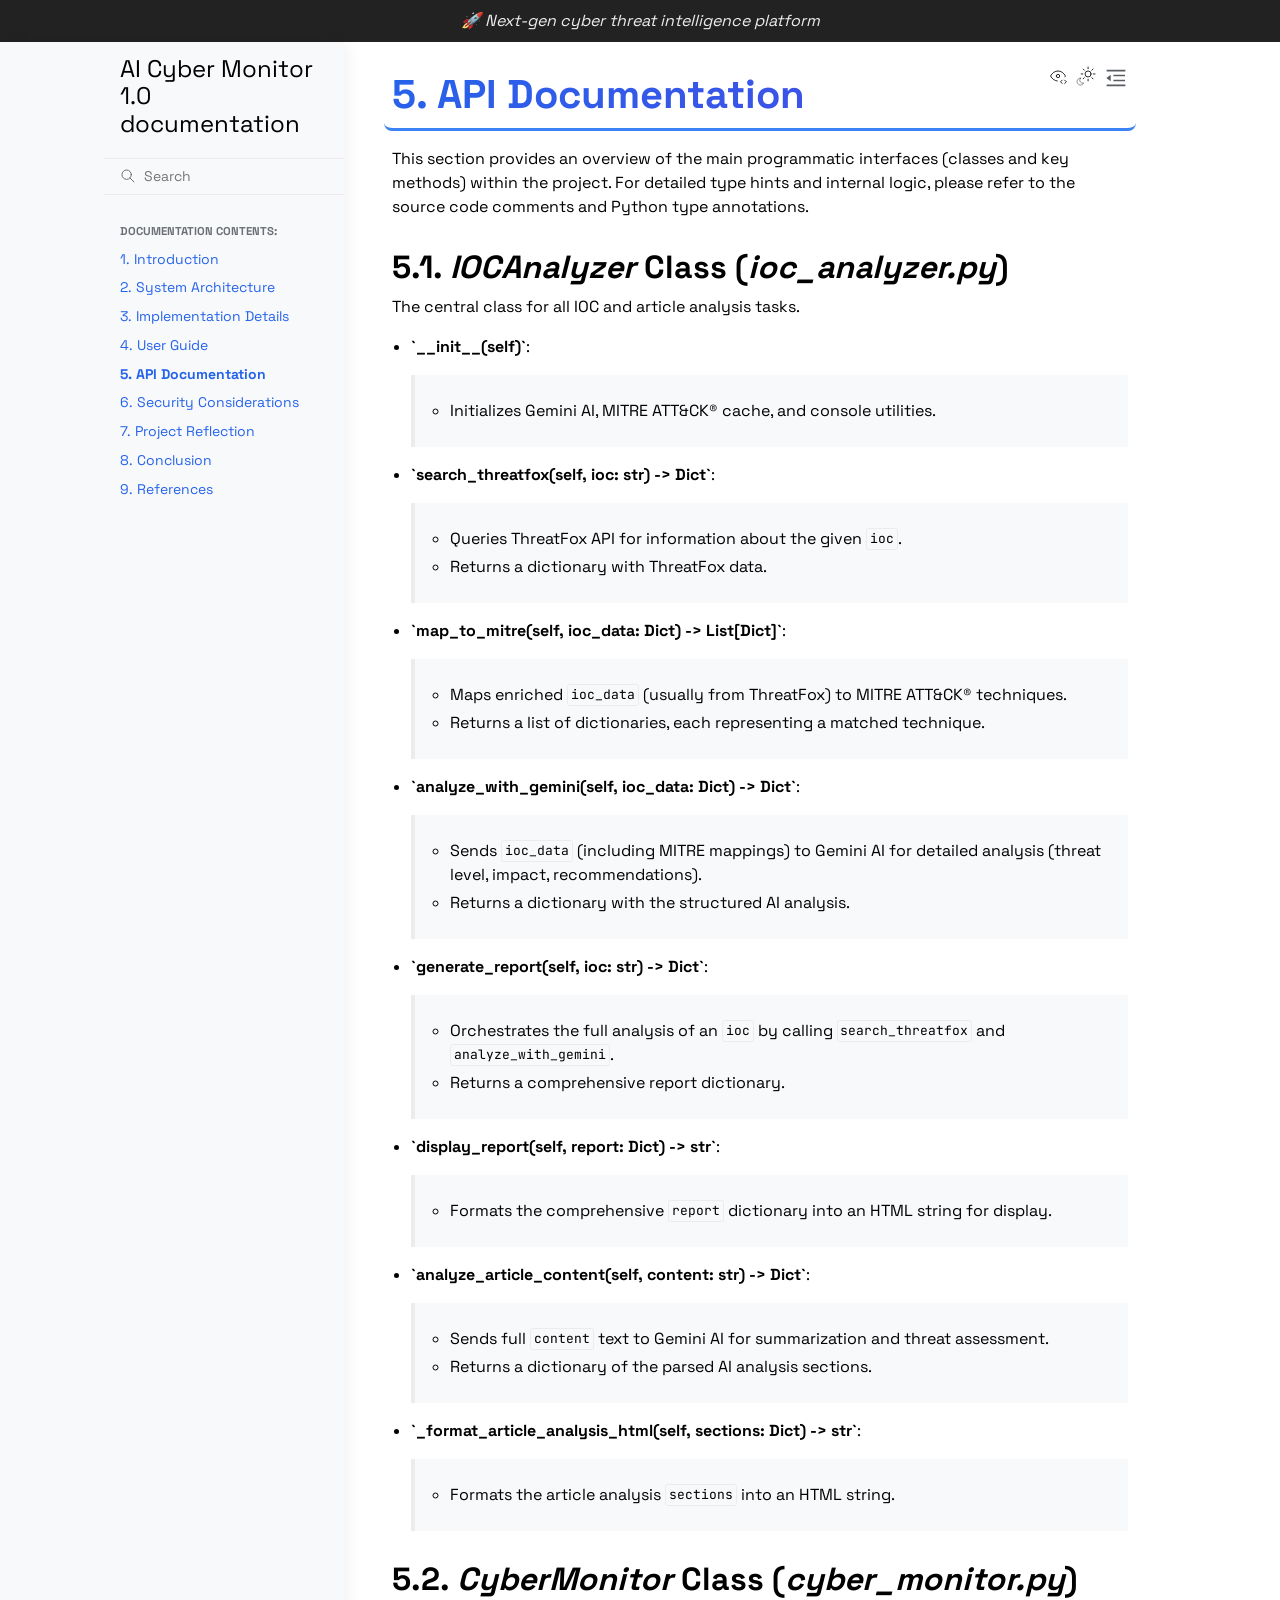
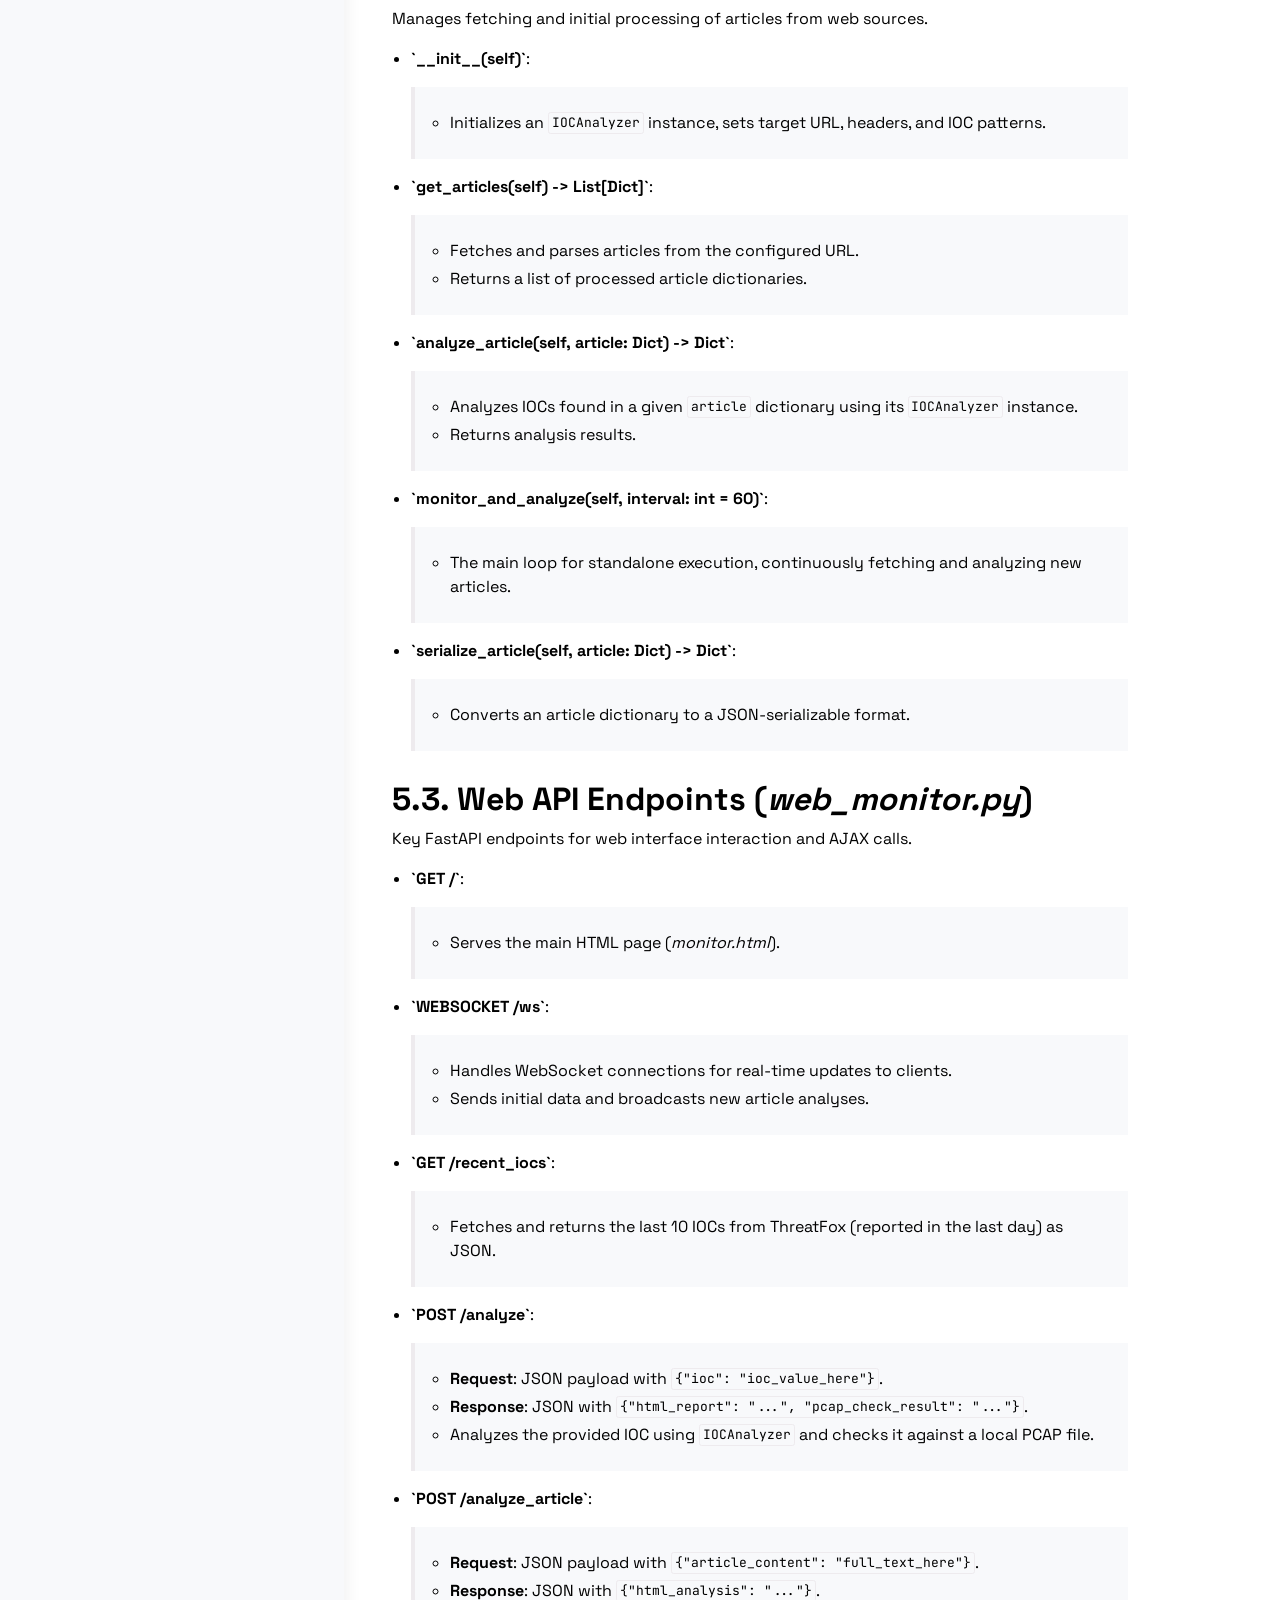
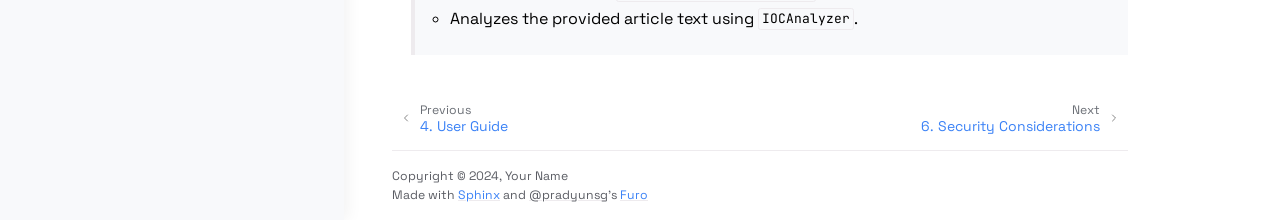
==== api.html @ 5e7c1bf3 "initial" ====
<!doctype html>
<html class="no-js" lang="en" data-content_root="./">
  <head><meta charset="utf-8"/>
    <meta name="viewport" content="width=device-width,initial-scale=1"/>
    <meta name="color-scheme" content="light dark"><meta name="viewport" content="width=device-width, initial-scale=1" />
<link rel="index" title="Index" href="genindex.html" /><link rel="search" title="Search" href="search.html" /><link rel="next" title="6. Security Considerations" href="security.html" /><link rel="prev" title="4. User Guide" href="user-guide.html" />

    <!-- Generated with Sphinx 8.2.3 and Furo 2024.08.06 -->
        <title>5. API Documentation - AI Cyber Monitor 1.0 documentation</title>
      <link rel="stylesheet" type="text/css" href="_static/pygments.css?v=8f2a1f02" />
    <link rel="stylesheet" type="text/css" href="_static/styles/furo.css?v=354aac6f" />
    <link rel="stylesheet" type="text/css" href="_static/copybutton.css?v=76b2166b" />
    <link rel="stylesheet" type="text/css" href="_static/sphinx-design.min.css?v=95c83b7e" />
    <link rel="stylesheet" type="text/css" href="_static/styles/furo-extensions.css?v=302659d7" />
    <link rel="stylesheet" type="text/css" href="_static/css/modern.css?v=c84db6de" />
    <link rel="stylesheet" type="text/css" href="https://cdnjs.cloudflare.com/ajax/libs/font-awesome/6.4.0/css/all.min.css" />
    
    


<style>
  body {
    --color-code-background: #f8f8f8;
  --color-code-foreground: black;
  --color-brand-primary: #2563eb;
  --color-brand-secondary: #4f46e5;
  --color-brand-content: #3b82f6;
  --color-api-name: #4f46e5;
  --color-api-pre-name: #3b82f6;
  --color-link: #3b82f6;
  --font-stack: 'Space Grotesk', system-ui, -apple-system, Segoe UI, Roboto, sans-serif;
  --font-stack--monospace: 'JetBrains Mono', monospace;
  --sidebar-item-spacing-vertical: 0.4rem;
  --content-padding: 2rem;
  --gradient-primary: linear-gradient(135deg, #2563eb 0%, #4f46e5 100%);
  
  }
  @media not print {
    body[data-theme="dark"] {
      --color-code-background: #202020;
  --color-code-foreground: #d0d0d0;
  --color-brand-primary: #818cf8;
  --color-brand-secondary: #6366f1;
  --color-brand-content: #818cf8;
  --color-background-primary: #0f172a;
  --color-background-secondary: #1e293b;
  
    }
    @media (prefers-color-scheme: dark) {
      body:not([data-theme="light"]) {
        --color-code-background: #202020;
  --color-code-foreground: #d0d0d0;
  --color-brand-primary: #818cf8;
  --color-brand-secondary: #6366f1;
  --color-brand-content: #818cf8;
  --color-background-primary: #0f172a;
  --color-background-secondary: #1e293b;
  
      }
    }
  }
</style></head>
  <body>
    
    <script>
      document.body.dataset.theme = localStorage.getItem("theme") || "auto";
    </script>
    

<svg xmlns="http://www.w3.org/2000/svg" style="display: none;">
  <symbol id="svg-toc" viewBox="0 0 24 24">
    <title>Contents</title>
    <svg stroke="currentColor" fill="currentColor" stroke-width="0" viewBox="0 0 1024 1024">
      <path d="M408 442h480c4.4 0 8-3.6 8-8v-56c0-4.4-3.6-8-8-8H408c-4.4 0-8 3.6-8 8v56c0 4.4 3.6 8 8 8zm-8 204c0 4.4 3.6 8 8 8h480c4.4 0 8-3.6 8-8v-56c0-4.4-3.6-8-8-8H408c-4.4 0-8 3.6-8 8v56zm504-486H120c-4.4 0-8 3.6-8 8v56c0 4.4 3.6 8 8 8h784c4.4 0 8-3.6 8-8v-56c0-4.4-3.6-8-8-8zm0 632H120c-4.4 0-8 3.6-8 8v56c0 4.4 3.6 8 8 8h784c4.4 0 8-3.6 8-8v-56c0-4.4-3.6-8-8-8zM115.4 518.9L271.7 642c5.8 4.6 14.4.5 14.4-6.9V388.9c0-7.4-8.5-11.5-14.4-6.9L115.4 505.1a8.74 8.74 0 0 0 0 13.8z"/>
    </svg>
  </symbol>
  <symbol id="svg-menu" viewBox="0 0 24 24">
    <title>Menu</title>
    <svg xmlns="http://www.w3.org/2000/svg" viewBox="0 0 24 24" fill="none" stroke="currentColor"
      stroke-width="2" stroke-linecap="round" stroke-linejoin="round" class="feather-menu">
      <line x1="3" y1="12" x2="21" y2="12"></line>
      <line x1="3" y1="6" x2="21" y2="6"></line>
      <line x1="3" y1="18" x2="21" y2="18"></line>
    </svg>
  </symbol>
  <symbol id="svg-arrow-right" viewBox="0 0 24 24">
    <title>Expand</title>
    <svg xmlns="http://www.w3.org/2000/svg" viewBox="0 0 24 24" fill="none" stroke="currentColor"
      stroke-width="2" stroke-linecap="round" stroke-linejoin="round" class="feather-chevron-right">
      <polyline points="9 18 15 12 9 6"></polyline>
    </svg>
  </symbol>
  <symbol id="svg-sun" viewBox="0 0 24 24">
    <title>Light mode</title>
    <svg xmlns="http://www.w3.org/2000/svg" viewBox="0 0 24 24" fill="none" stroke="currentColor"
      stroke-width="1" stroke-linecap="round" stroke-linejoin="round" class="feather-sun">
      <circle cx="12" cy="12" r="5"></circle>
      <line x1="12" y1="1" x2="12" y2="3"></line>
      <line x1="12" y1="21" x2="12" y2="23"></line>
      <line x1="4.22" y1="4.22" x2="5.64" y2="5.64"></line>
      <line x1="18.36" y1="18.36" x2="19.78" y2="19.78"></line>
      <line x1="1" y1="12" x2="3" y2="12"></line>
      <line x1="21" y1="12" x2="23" y2="12"></line>
      <line x1="4.22" y1="19.78" x2="5.64" y2="18.36"></line>
      <line x1="18.36" y1="5.64" x2="19.78" y2="4.22"></line>
    </svg>
  </symbol>
  <symbol id="svg-moon" viewBox="0 0 24 24">
    <title>Dark mode</title>
    <svg xmlns="http://www.w3.org/2000/svg" viewBox="0 0 24 24" fill="none" stroke="currentColor"
      stroke-width="1" stroke-linecap="round" stroke-linejoin="round" class="icon-tabler-moon">
      <path stroke="none" d="M0 0h24v24H0z" fill="none" />
      <path d="M12 3c.132 0 .263 0 .393 0a7.5 7.5 0 0 0 7.92 12.446a9 9 0 1 1 -8.313 -12.454z" />
    </svg>
  </symbol>
  <symbol id="svg-sun-with-moon" viewBox="0 0 24 24">
    <title>Auto light/dark, in light mode</title>
    <svg xmlns="http://www.w3.org/2000/svg" viewBox="0 0 24 24" fill="none" stroke="currentColor"
      stroke-width="1" stroke-linecap="round" stroke-linejoin="round"
      class="icon-custom-derived-from-feather-sun-and-tabler-moon">
      <path style="opacity: 50%" d="M 5.411 14.504 C 5.471 14.504 5.532 14.504 5.591 14.504 C 3.639 16.319 4.383 19.569 6.931 20.352 C 7.693 20.586 8.512 20.551 9.25 20.252 C 8.023 23.207 4.056 23.725 2.11 21.184 C 0.166 18.642 1.702 14.949 4.874 14.536 C 5.051 14.512 5.231 14.5 5.411 14.5 L 5.411 14.504 Z"/>
      <line x1="14.5" y1="3.25" x2="14.5" y2="1.25"/>
      <line x1="14.5" y1="15.85" x2="14.5" y2="17.85"/>
      <line x1="10.044" y1="5.094" x2="8.63" y2="3.68"/>
      <line x1="19" y1="14.05" x2="20.414" y2="15.464"/>
      <line x1="8.2" y1="9.55" x2="6.2" y2="9.55"/>
      <line x1="20.8" y1="9.55" x2="22.8" y2="9.55"/>
      <line x1="10.044" y1="14.006" x2="8.63" y2="15.42"/>
      <line x1="19" y1="5.05" x2="20.414" y2="3.636"/>
      <circle cx="14.5" cy="9.55" r="3.6"/>
    </svg>
  </symbol>
  <symbol id="svg-moon-with-sun" viewBox="0 0 24 24">
    <title>Auto light/dark, in dark mode</title>
    <svg xmlns="http://www.w3.org/2000/svg" viewBox="0 0 24 24" fill="none" stroke="currentColor"
      stroke-width="1" stroke-linecap="round" stroke-linejoin="round"
      class="icon-custom-derived-from-feather-sun-and-tabler-moon">
      <path d="M 8.282 7.007 C 8.385 7.007 8.494 7.007 8.595 7.007 C 5.18 10.184 6.481 15.869 10.942 17.24 C 12.275 17.648 13.706 17.589 15 17.066 C 12.851 22.236 5.91 23.143 2.505 18.696 C -0.897 14.249 1.791 7.786 7.342 7.063 C 7.652 7.021 7.965 7 8.282 7 L 8.282 7.007 Z"/>
      <line style="opacity: 50%" x1="18" y1="3.705" x2="18" y2="2.5"/>
      <line style="opacity: 50%" x1="18" y1="11.295" x2="18" y2="12.5"/>
      <line style="opacity: 50%" x1="15.316" y1="4.816" x2="14.464" y2="3.964"/>
      <line style="opacity: 50%" x1="20.711" y1="10.212" x2="21.563" y2="11.063"/>
      <line style="opacity: 50%" x1="14.205" y1="7.5" x2="13.001" y2="7.5"/>
      <line style="opacity: 50%" x1="21.795" y1="7.5" x2="23" y2="7.5"/>
      <line style="opacity: 50%" x1="15.316" y1="10.184" x2="14.464" y2="11.036"/>
      <line style="opacity: 50%" x1="20.711" y1="4.789" x2="21.563" y2="3.937"/>
      <circle style="opacity: 50%" cx="18" cy="7.5" r="2.169"/>
    </svg>
  </symbol>
  <symbol id="svg-pencil" viewBox="0 0 24 24">
    <svg xmlns="http://www.w3.org/2000/svg" viewBox="0 0 24 24" fill="none" stroke="currentColor"
      stroke-width="1" stroke-linecap="round" stroke-linejoin="round" class="icon-tabler-pencil-code">
      <path d="M4 20h4l10.5 -10.5a2.828 2.828 0 1 0 -4 -4l-10.5 10.5v4" />
      <path d="M13.5 6.5l4 4" />
      <path d="M20 21l2 -2l-2 -2" />
      <path d="M17 17l-2 2l2 2" />
    </svg>
  </symbol>
  <symbol id="svg-eye" viewBox="0 0 24 24">
    <svg xmlns="http://www.w3.org/2000/svg" viewBox="0 0 24 24" fill="none" stroke="currentColor"
      stroke-width="1" stroke-linecap="round" stroke-linejoin="round" class="icon-tabler-eye-code">
      <path stroke="none" d="M0 0h24v24H0z" fill="none" />
      <path d="M10 12a2 2 0 1 0 4 0a2 2 0 0 0 -4 0" />
      <path
        d="M11.11 17.958c-3.209 -.307 -5.91 -2.293 -8.11 -5.958c2.4 -4 5.4 -6 9 -6c3.6 0 6.6 2 9 6c-.21 .352 -.427 .688 -.647 1.008" />
      <path d="M20 21l2 -2l-2 -2" />
      <path d="M17 17l-2 2l2 2" />
    </svg>
  </symbol>
</svg>

<input type="checkbox" class="sidebar-toggle" name="__navigation" id="__navigation">
<input type="checkbox" class="sidebar-toggle" name="__toc" id="__toc">
<label class="overlay sidebar-overlay" for="__navigation">
  <div class="visually-hidden">Hide navigation sidebar</div>
</label>
<label class="overlay toc-overlay" for="__toc">
  <div class="visually-hidden">Hide table of contents sidebar</div>
</label>

<a class="skip-to-content muted-link" href="#furo-main-content">Skip to content</a>

<div class="announcement">
  <aside class="announcement-content">
     <em>🚀 Next-gen cyber threat intelligence platform</em> 
  </aside>
</div>

<div class="page">
  <header class="mobile-header">
    <div class="header-left">
      <label class="nav-overlay-icon" for="__navigation">
        <div class="visually-hidden">Toggle site navigation sidebar</div>
        <i class="icon"><svg><use href="#svg-menu"></use></svg></i>
      </label>
    </div>
    <div class="header-center">
      <a href="index.html"><div class="brand">AI Cyber Monitor 1.0 documentation</div></a>
    </div>
    <div class="header-right">
      <div class="theme-toggle-container theme-toggle-header">
        <button class="theme-toggle">
          <div class="visually-hidden">Toggle Light / Dark / Auto color theme</div>
          <svg class="theme-icon-when-auto-light"><use href="#svg-sun-with-moon"></use></svg>
          <svg class="theme-icon-when-auto-dark"><use href="#svg-moon-with-sun"></use></svg>
          <svg class="theme-icon-when-dark"><use href="#svg-moon"></use></svg>
          <svg class="theme-icon-when-light"><use href="#svg-sun"></use></svg>
        </button>
      </div>
      <label class="toc-overlay-icon toc-header-icon" for="__toc">
        <div class="visually-hidden">Toggle table of contents sidebar</div>
        <i class="icon"><svg><use href="#svg-toc"></use></svg></i>
      </label>
    </div>
  </header>
  <aside class="sidebar-drawer">
    <div class="sidebar-container">
      
      <div class="sidebar-sticky"><a class="sidebar-brand" href="index.html">
  
  
  <span class="sidebar-brand-text">AI Cyber Monitor 1.0 documentation</span>
  
</a><form class="sidebar-search-container" method="get" action="search.html" role="search">
  <input class="sidebar-search" placeholder="Search" name="q" aria-label="Search">
  <input type="hidden" name="check_keywords" value="yes">
  <input type="hidden" name="area" value="default">
</form>
<div id="searchbox"></div><div class="sidebar-scroll"><div class="sidebar-tree">
  <p class="caption" role="heading"><span class="caption-text">Documentation Contents:</span></p>
<ul class="current">
<li class="toctree-l1"><a class="reference internal" href="introduction.html">1. Introduction</a></li>
<li class="toctree-l1"><a class="reference internal" href="architecture.html">2. System Architecture</a></li>
<li class="toctree-l1"><a class="reference internal" href="implementation.html">3. Implementation Details</a></li>
<li class="toctree-l1"><a class="reference internal" href="user-guide.html">4. User Guide</a></li>
<li class="toctree-l1 current current-page"><a class="current reference internal" href="#">5. API Documentation</a></li>
<li class="toctree-l1"><a class="reference internal" href="security.html">6. Security Considerations</a></li>
<li class="toctree-l1"><a class="reference internal" href="reflection.html">7. Project Reflection</a></li>
<li class="toctree-l1"><a class="reference internal" href="conclusion.html">8. Conclusion</a></li>
<li class="toctree-l1"><a class="reference internal" href="references.html">9. References</a></li>
</ul>

</div>
</div>

      </div>
      
    </div>
  </aside>
  <div class="main">
    <div class="content">
      <div class="article-container">
        <a href="#" class="back-to-top muted-link">
          <svg xmlns="http://www.w3.org/2000/svg" viewBox="0 0 24 24">
            <path d="M13 20h-2V8l-5.5 5.5-1.42-1.42L12 4.16l7.92 7.92-1.42 1.42L13 8v12z"></path>
          </svg>
          <span>Back to top</span>
        </a>
        <div class="content-icon-container">
          <div class="view-this-page">
  <a class="muted-link" href="_sources/api.rst.txt" title="View this page">
    <svg><use href="#svg-eye"></use></svg>
    <span class="visually-hidden">View this page</span>
  </a>
</div>
<div class="theme-toggle-container theme-toggle-content">
            <button class="theme-toggle">
              <div class="visually-hidden">Toggle Light / Dark / Auto color theme</div>
              <svg class="theme-icon-when-auto-light"><use href="#svg-sun-with-moon"></use></svg>
              <svg class="theme-icon-when-auto-dark"><use href="#svg-moon-with-sun"></use></svg>
              <svg class="theme-icon-when-dark"><use href="#svg-moon"></use></svg>
              <svg class="theme-icon-when-light"><use href="#svg-sun"></use></svg>
            </button>
          </div>
          <label class="toc-overlay-icon toc-content-icon" for="__toc">
            <div class="visually-hidden">Toggle table of contents sidebar</div>
            <i class="icon"><svg><use href="#svg-toc"></use></svg></i>
          </label>
        </div>
        <article role="main" id="furo-main-content">
          <section id="api-documentation">
<span id="id1"></span><h1><span class="section-number">5. </span>API Documentation<a class="headerlink" href="#api-documentation" title="Link to this heading">¶</a></h1>
<p>This section provides an overview of the main programmatic interfaces (classes and key methods) within the project. For detailed type hints and internal logic, please refer to the source code comments and Python type annotations.</p>
<section id="iocanalyzer-class-ioc-analyzer-py">
<span id="api-ioc-analyzer"></span><h2><span class="section-number">5.1. </span><cite>IOCAnalyzer</cite> Class (<cite>ioc_analyzer.py</cite>)<a class="headerlink" href="#iocanalyzer-class-ioc-analyzer-py" title="Link to this heading">¶</a></h2>
<p>The central class for all IOC and article analysis tasks.</p>
<ul>
<li><p><strong>`__init__(self)`</strong>:</p>
<blockquote>
<div><ul class="simple">
<li><p>Initializes Gemini AI, MITRE ATT&amp;CK® cache, and console utilities.</p></li>
</ul>
</div></blockquote>
</li>
<li><p><strong>`search_threatfox(self, ioc: str) -&gt; Dict`</strong>:</p>
<blockquote>
<div><ul class="simple">
<li><p>Queries ThreatFox API for information about the given <code class="docutils literal notranslate"><span class="pre">ioc</span></code>.</p></li>
<li><p>Returns a dictionary with ThreatFox data.</p></li>
</ul>
</div></blockquote>
</li>
<li><p><strong>`map_to_mitre(self, ioc_data: Dict) -&gt; List[Dict]`</strong>:</p>
<blockquote>
<div><ul class="simple">
<li><p>Maps enriched <code class="docutils literal notranslate"><span class="pre">ioc_data</span></code> (usually from ThreatFox) to MITRE ATT&amp;CK® techniques.</p></li>
<li><p>Returns a list of dictionaries, each representing a matched technique.</p></li>
</ul>
</div></blockquote>
</li>
<li><p><strong>`analyze_with_gemini(self, ioc_data: Dict) -&gt; Dict`</strong>:</p>
<blockquote>
<div><ul class="simple">
<li><p>Sends <code class="docutils literal notranslate"><span class="pre">ioc_data</span></code> (including MITRE mappings) to Gemini AI for detailed analysis (threat level, impact, recommendations).</p></li>
<li><p>Returns a dictionary with the structured AI analysis.</p></li>
</ul>
</div></blockquote>
</li>
<li><p><strong>`generate_report(self, ioc: str) -&gt; Dict`</strong>:</p>
<blockquote>
<div><ul class="simple">
<li><p>Orchestrates the full analysis of an <code class="docutils literal notranslate"><span class="pre">ioc</span></code> by calling <code class="docutils literal notranslate"><span class="pre">search_threatfox</span></code> and <code class="docutils literal notranslate"><span class="pre">analyze_with_gemini</span></code>.</p></li>
<li><p>Returns a comprehensive report dictionary.</p></li>
</ul>
</div></blockquote>
</li>
<li><p><strong>`display_report(self, report: Dict) -&gt; str`</strong>:</p>
<blockquote>
<div><ul class="simple">
<li><p>Formats the comprehensive <code class="docutils literal notranslate"><span class="pre">report</span></code> dictionary into an HTML string for display.</p></li>
</ul>
</div></blockquote>
</li>
<li><p><strong>`analyze_article_content(self, content: str) -&gt; Dict`</strong>:</p>
<blockquote>
<div><ul class="simple">
<li><p>Sends full <code class="docutils literal notranslate"><span class="pre">content</span></code> text to Gemini AI for summarization and threat assessment.</p></li>
<li><p>Returns a dictionary of the parsed AI analysis sections.</p></li>
</ul>
</div></blockquote>
</li>
<li><p><strong>`_format_article_analysis_html(self, sections: Dict) -&gt; str`</strong>:</p>
<blockquote>
<div><ul class="simple">
<li><p>Formats the article analysis <code class="docutils literal notranslate"><span class="pre">sections</span></code> into an HTML string.</p></li>
</ul>
</div></blockquote>
</li>
</ul>
</section>
<section id="cybermonitor-class-cyber-monitor-py">
<span id="api-cyber-monitor"></span><h2><span class="section-number">5.2. </span><cite>CyberMonitor</cite> Class (<cite>cyber_monitor.py</cite>)<a class="headerlink" href="#cybermonitor-class-cyber-monitor-py" title="Link to this heading">¶</a></h2>
<p>Manages fetching and initial processing of articles from web sources.</p>
<ul>
<li><p><strong>`__init__(self)`</strong>:</p>
<blockquote>
<div><ul class="simple">
<li><p>Initializes an <code class="docutils literal notranslate"><span class="pre">IOCAnalyzer</span></code> instance, sets target URL, headers, and IOC patterns.</p></li>
</ul>
</div></blockquote>
</li>
<li><p><strong>`get_articles(self) -&gt; List[Dict]`</strong>:</p>
<blockquote>
<div><ul class="simple">
<li><p>Fetches and parses articles from the configured URL.</p></li>
<li><p>Returns a list of processed article dictionaries.</p></li>
</ul>
</div></blockquote>
</li>
<li><p><strong>`analyze_article(self, article: Dict) -&gt; Dict`</strong>:</p>
<blockquote>
<div><ul class="simple">
<li><p>Analyzes IOCs found in a given <code class="docutils literal notranslate"><span class="pre">article</span></code> dictionary using its <code class="docutils literal notranslate"><span class="pre">IOCAnalyzer</span></code> instance.</p></li>
<li><p>Returns analysis results.</p></li>
</ul>
</div></blockquote>
</li>
<li><p><strong>`monitor_and_analyze(self, interval: int = 60)`</strong>:</p>
<blockquote>
<div><ul class="simple">
<li><p>The main loop for standalone execution, continuously fetching and analyzing new articles.</p></li>
</ul>
</div></blockquote>
</li>
<li><p><strong>`serialize_article(self, article: Dict) -&gt; Dict`</strong>:</p>
<blockquote>
<div><ul class="simple">
<li><p>Converts an article dictionary to a JSON-serializable format.</p></li>
</ul>
</div></blockquote>
</li>
</ul>
</section>
<section id="web-api-endpoints-web-monitor-py">
<span id="api-web-endpoints"></span><h2><span class="section-number">5.3. </span>Web API Endpoints (<cite>web_monitor.py</cite>)<a class="headerlink" href="#web-api-endpoints-web-monitor-py" title="Link to this heading">¶</a></h2>
<p>Key FastAPI endpoints for web interface interaction and AJAX calls.</p>
<ul>
<li><p><strong>`GET /`</strong>:</p>
<blockquote>
<div><ul class="simple">
<li><p>Serves the main HTML page (<cite>monitor.html</cite>).</p></li>
</ul>
</div></blockquote>
</li>
<li><p><strong>`WEBSOCKET /ws`</strong>:</p>
<blockquote>
<div><ul class="simple">
<li><p>Handles WebSocket connections for real-time updates to clients.</p></li>
<li><p>Sends initial data and broadcasts new article analyses.</p></li>
</ul>
</div></blockquote>
</li>
<li><p><strong>`GET /recent_iocs`</strong>:</p>
<blockquote>
<div><ul class="simple">
<li><p>Fetches and returns the last 10 IOCs from ThreatFox (reported in the last day) as JSON.</p></li>
</ul>
</div></blockquote>
</li>
<li><p><strong>`POST /analyze`</strong>:</p>
<blockquote>
<div><ul class="simple">
<li><p><strong>Request</strong>: JSON payload with <code class="docutils literal notranslate"><span class="pre">{&quot;ioc&quot;:</span> <span class="pre">&quot;ioc_value_here&quot;}</span></code>.</p></li>
<li><p><strong>Response</strong>: JSON with <code class="docutils literal notranslate"><span class="pre">{&quot;html_report&quot;:</span> <span class="pre">&quot;...&quot;,</span> <span class="pre">&quot;pcap_check_result&quot;:</span> <span class="pre">&quot;...&quot;}</span></code>.</p></li>
<li><p>Analyzes the provided IOC using <code class="docutils literal notranslate"><span class="pre">IOCAnalyzer</span></code> and checks it against a local PCAP file.</p></li>
</ul>
</div></blockquote>
</li>
<li><p><strong>`POST /analyze_article`</strong>:</p>
<blockquote>
<div><ul class="simple">
<li><p><strong>Request</strong>: JSON payload with <code class="docutils literal notranslate"><span class="pre">{&quot;article_content&quot;:</span> <span class="pre">&quot;full_text_here&quot;}</span></code>.</p></li>
<li><p><strong>Response</strong>: JSON with <code class="docutils literal notranslate"><span class="pre">{&quot;html_analysis&quot;:</span> <span class="pre">&quot;...&quot;}</span></code>.</p></li>
<li><p>Analyzes the provided article text using <code class="docutils literal notranslate"><span class="pre">IOCAnalyzer</span></code>.</p></li>
</ul>
</div></blockquote>
</li>
</ul>
</section>
</section>

        </article>
      </div>
      <footer>
        
        <div class="related-pages">
          <a class="next-page" href="security.html">
              <div class="page-info">
                <div class="context">
                  <span>Next</span>
                </div>
                <div class="title"><span class="section-number">6. </span>Security Considerations</div>
              </div>
              <svg class="furo-related-icon"><use href="#svg-arrow-right"></use></svg>
            </a>
          <a class="prev-page" href="user-guide.html">
              <svg class="furo-related-icon"><use href="#svg-arrow-right"></use></svg>
              <div class="page-info">
                <div class="context">
                  <span>Previous</span>
                </div>
                
                <div class="title"><span class="section-number">4. </span>User Guide</div>
                
              </div>
            </a>
        </div>
        <div class="bottom-of-page">
          <div class="left-details">
            <div class="copyright">
                Copyright &#169; 2024, Your Name
            </div>
            Made with <a href="https://www.sphinx-doc.org/">Sphinx</a> and <a class="muted-link" href="https://pradyunsg.me">@pradyunsg</a>'s
            
            <a href="https://github.com/pradyunsg/furo">Furo</a>
            
          </div>
          <div class="right-details">
            
          </div>
        </div>
        
      </footer>
    </div>
    <aside class="toc-drawer">
      
      
      <div class="toc-sticky toc-scroll">
        <div class="toc-title-container">
          <span class="toc-title">
            On this page
          </span>
        </div>
        <div class="toc-tree-container">
          <div class="toc-tree">
            <ul>
<li><a class="reference internal" href="#">5. API Documentation</a><ul>
<li><a class="reference internal" href="#iocanalyzer-class-ioc-analyzer-py">5.1. <cite>IOCAnalyzer</cite> Class (<cite>ioc_analyzer.py</cite>)</a></li>
<li><a class="reference internal" href="#cybermonitor-class-cyber-monitor-py">5.2. <cite>CyberMonitor</cite> Class (<cite>cyber_monitor.py</cite>)</a></li>
<li><a class="reference internal" href="#web-api-endpoints-web-monitor-py">5.3. Web API Endpoints (<cite>web_monitor.py</cite>)</a></li>
</ul>
</li>
</ul>

          </div>
        </div>
      </div>
      
      
    </aside>
  </div>
</div><script src="_static/documentation_options.js?v=d6b6a36a"></script>
    <script src="_static/doctools.js?v=9bcbadda"></script>
    <script src="_static/sphinx_highlight.js?v=dc90522c"></script>
    <script src="_static/scripts/furo.js?v=5fa4622c"></script>
    <script src="_static/clipboard.min.js?v=a7894cd8"></script>
    <script src="_static/copybutton.js?v=f281be69"></script>
    <script src="_static/design-tabs.js?v=f930bc37"></script>
    </body>
</html>
---- _static/pygments.css ----
.highlight pre { line-height: 125%; }
.highlight td.linenos .normal { color: inherit; background-color: transparent; padding-left: 5px; padding-right: 5px; }
.highlight span.linenos { color: inherit; background-color: transparent; padding-left: 5px; padding-right: 5px; }
.highlight td.linenos .special { color: #000000; background-color: #ffffc0; padding-left: 5px; padding-right: 5px; }
.highlight span.linenos.special { color: #000000; background-color: #ffffc0; padding-left: 5px; padding-right: 5px; }
.highlight .hll { background-color: #ffffcc }
.highlight { background: #f8f8f8; }
.highlight .c { color: #8F5902; font-style: italic } /* Comment */
.highlight .err { color: #A40000; border: 1px solid #EF2929 } /* Error */
.highlight .g { color: #000 } /* Generic */
.highlight .k { color: #204A87; font-weight: bold } /* Keyword */
.highlight .l { color: #000 } /* Literal */
.highlight .n { color: #000 } /* Name */
.highlight .o { color: #CE5C00; font-weight: bold } /* Operator */
.highlight .x { color: #000 } /* Other */
.highlight .p { color: #000; font-weight: bold } /* Punctuation */
.highlight .ch { color: #8F5902; font-style: italic } /* Comment.Hashbang */
.highlight .cm { color: #8F5902; font-style: italic } /* Comment.Multiline */
.highlight .cp { color: #8F5902; font-style: italic } /* Comment.Preproc */
.highlight .cpf { color: #8F5902; font-style: italic } /* Comment.PreprocFile */
.highlight .c1 { color: #8F5902; font-style: italic } /* Comment.Single */
.highlight .cs { color: #8F5902; font-style: italic } /* Comment.Special */
.highlight .gd { color: #A40000 } /* Generic.Deleted */
.highlight .ge { color: #000; font-style: italic } /* Generic.Emph */
.highlight .ges { color: #000; font-weight: bold; font-style: italic } /* Generic.EmphStrong */
.highlight .gr { color: #EF2929 } /* Generic.Error */
.highlight .gh { color: #000080; font-weight: bold } /* Generic.Heading */
.highlight .gi { color: #00A000 } /* Generic.Inserted */
.highlight .go { color: #000; font-style: italic } /* Generic.Output */
.highlight .gp { color: #8F5902 } /* Generic.Prompt */
.highlight .gs { color: #000; font-weight: bold } /* Generic.Strong */
.highlight .gu { color: #800080; font-weight: bold } /* Generic.Subheading */
.highlight .gt { color: #A40000; font-weight: bold } /* Generic.Traceback */
.highlight .kc { color: #204A87; font-weight: bold } /* Keyword.Constant */
.highlight .kd { color: #204A87; font-weight: bold } /* Keyword.Declaration */
.highlight .kn { color: #204A87; font-weight: bold } /* Keyword.Namespace */
.highlight .kp { color: #204A87; font-weight: bold } /* Keyword.Pseudo */
.highlight .kr { color: #204A87; font-weight: bold } /* Keyword.Reserved */
.highlight .kt { color: #204A87; font-weight: bold } /* Keyword.Type */
.highlight .ld { color: #000 } /* Literal.Date */
.highlight .m { color: #0000CF; font-weight: bold } /* Literal.Number */
.highlight .s { color: #4E9A06 } /* Literal.String */
.highlight .na { color: #C4A000 } /* Name.Attribute */
.highlight .nb { color: #204A87 } /* Name.Builtin */
.highlight .nc { color: #000 } /* Name.Class */
.highlight .no { color: #000 } /* Name.Constant */
.highlight .nd { color: #5C35CC; font-weight: bold } /* Name.Decorator */
.highlight .ni { color: #CE5C00 } /* Name.Entity */
.highlight .ne { color: #C00; font-weight: bold } /* Name.Exception */
.highlight .nf { color: #000 } /* Name.Function */
.highlight .nl { color: #F57900 } /* Name.Label */
.highlight .nn { color: #000 } /* Name.Namespace */
.highlight .nx { color: #000 } /* Name.Other */
.highlight .py { color: #000 } /* Name.Property */
.highlight .nt { color: #204A87; font-weight: bold } /* Name.Tag */
.highlight .nv { color: #000 } /* Name.Variable */
.highlight .ow { color: #204A87; font-weight: bold } /* Operator.Word */
.highlight .pm { color: #000; font-weight: bold } /* Punctuation.Marker */
.highlight .w { color: #F8F8F8 } /* Text.Whitespace */
.highlight .mb { color: #0000CF; font-weight: bold } /* Literal.Number.Bin */
.highlight .mf { color: #0000CF; font-weight: bold } /* Literal.Number.Float */
.highlight .mh { color: #0000CF; font-weight: bold } /* Literal.Number.Hex */
.highlight .mi { color: #0000CF; font-weight: bold } /* Literal.Number.Integer */
.highlight .mo { color: #0000CF; font-weight: bold } /* Literal.Number.Oct */
.highlight .sa { color: #4E9A06 } /* Literal.String.Affix */
.highlight .sb { color: #4E9A06 } /* Literal.String.Backtick */
.highlight .sc { color: #4E9A06 } /* Literal.String.Char */
.highlight .dl { color: #4E9A06 } /* Literal.String.Delimiter */
.highlight .sd { color: #8F5902; font-style: italic } /* Literal.String.Doc */
.highlight .s2 { color: #4E9A06 } /* Literal.String.Double */
.highlight .se { color: #4E9A06 } /* Literal.String.Escape */
.highlight .sh { color: #4E9A06 } /* Literal.String.Heredoc */
.highlight .si { color: #4E9A06 } /* Literal.String.Interpol */
.highlight .sx { color: #4E9A06 } /* Literal.String.Other */
.highlight .sr { color: #4E9A06 } /* Literal.String.Regex */
.highlight .s1 { color: #4E9A06 } /* Literal.String.Single */
.highlight .ss { color: #4E9A06 } /* Literal.String.Symbol */
.highlight .bp { color: #3465A4 } /* Name.Builtin.Pseudo */
.highlight .fm { color: #000 } /* Name.Function.Magic */
.highlight .vc { color: #000 } /* Name.Variable.Class */
.highlight .vg { color: #000 } /* Name.Variable.Global */
.highlight .vi { color: #000 } /* Name.Variable.Instance */
.highlight .vm { color: #000 } /* Name.Variable.Magic */
.highlight .il { color: #0000CF; font-weight: bold } /* Literal.Number.Integer.Long */
@media not print {
body[data-theme="dark"] .highlight pre { line-height: 125%; }
body[data-theme="dark"] .highlight td.linenos .normal { color: #aaaaaa; background-color: transparent; padding-left: 5px; padding-right: 5px; }
body[data-theme="dark"] .highlight span.linenos { color: #aaaaaa; background-color: transparent; padding-left: 5px; padding-right: 5px; }
body[data-theme="dark"] .highlight td.linenos .special { color: #000000; background-color: #ffffc0; padding-left: 5px; padding-right: 5px; }
body[data-theme="dark"] .highlight span.linenos.special { color: #000000; background-color: #ffffc0; padding-left: 5px; padding-right: 5px; }
body[data-theme="dark"] .highlight .hll { background-color: #404040 }
body[data-theme="dark"] .highlight { background: #202020; color: #D0D0D0 }
body[data-theme="dark"] .highlight .c { color: #ABABAB; font-style: italic } /* Comment */
body[data-theme="dark"] .highlight .err { color: #A61717; background-color: #E3D2D2 } /* Error */
body[data-theme="dark"] .highlight .esc { color: #D0D0D0 } /* Escape */
body[data-theme="dark"] .highlight .g { color: #D0D0D0 } /* Generic */
body[data-theme="dark"] .highlight .k { color: #6EBF26; font-weight: bold } /* Keyword */
body[data-theme="dark"] .highlight .l { color: #D0D0D0 } /* Literal */
body[data-theme="dark"] .highlight .n { color: #D0D0D0 } /* Name */
body[data-theme="dark"] .highlight .o { color: #D0D0D0 } /* Operator */
body[data-theme="dark"] .highlight .x { color: #D0D0D0 } /* Other */
body[data-theme="dark"] .highlight .p { color: #D0D0D0 } /* Punctuation */
body[data-theme="dark"] .highlight .ch { color: #ABABAB; font-style: italic } /* Comment.Hashbang */
body[data-theme="dark"] .highlight .cm { color: #ABABAB; font-style: italic } /* Comment.Multiline */
body[data-theme="dark"] .highlight .cp { color: #FF3A3A; font-weight: bold } /* Comment.Preproc */
body[data-theme="dark"] .highlight .cpf { color: #ABABAB; font-style: italic } /* Comment.PreprocFile */
body[data-theme="dark"] .highlight .c1 { color: #ABABAB; font-style: italic } /* Comment.Single */
body[data-theme="dark"] .highlight .cs { color: #E50808; font-weight: bold; background-color: #520000 } /* Comment.Special */
body[data-theme="dark"] .highlight .gd { color: #FF3A3A } /* Generic.Deleted */
body[data-theme="dark"] .highlight .ge { color: #D0D0D0; font-style: italic } /* Generic.Emph */
body[data-theme="dark"] .highlight .ges { color: #D0D0D0; font-weight: bold; font-style: italic } /* Generic.EmphStrong */
body[data-theme="dark"] .highlight .gr { color: #FF3A3A } /* Generic.Error */
body[data-theme="dark"] .highlight .gh { color: #FFF; font-weight: bold } /* Generic.Heading */
body[data-theme="dark"] .highlight .gi { color: #589819 } /* Generic.Inserted */
body[data-theme="dark"] .highlight .go { color: #CCC } /* Generic.Output */
body[data-theme="dark"] .highlight .gp { color: #AAA } /* Generic.Prompt */
body[data-theme="dark"] .highlight .gs { color: #D0D0D0; font-weight: bold } /* Generic.Strong */
body[data-theme="dark"] .highlight .gu { color: #FFF; text-decoration: underline } /* Generic.Subheading */
body[data-theme="dark"] .highlight .gt { color: #FF3A3A } /* Generic.Traceback */
body[data-theme="dark"] .highlight .kc { color: #6EBF26; font-weight: bold } /* Keyword.Constant */
body[data-theme="dark"] .highlight .kd { color: #6EBF26; font-weight: bold } /* Keyword.Declaration */
body[data-theme="dark"] .highlight .kn { color: #6EBF26; font-weight: bold } /* Keyword.Namespace */
body[data-theme="dark"] .highlight .kp { color: #6EBF26 } /* Keyword.Pseudo */
body[data-theme="dark"] .highlight .kr { color: #6EBF26; font-weight: bold } /* Keyword.Reserved */
body[data-theme="dark"] .highlight .kt { color: #6EBF26; font-weight: bold } /* Keyword.Type */
body[data-theme="dark"] .highlight .ld { color: #D0D0D0 } /* Literal.Date */
body[data-theme="dark"] .highlight .m { color: #51B2FD } /* Literal.Number */
body[data-theme="dark"] .highlight .s { color: #ED9D13 } /* Literal.String */
body[data-theme="dark"] .highlight .na { color: #BBB } /* Name.Attribute */
body[data-theme="dark"] .highlight .nb { color: #2FBCCD } /* Name.Builtin */
body[data-theme="dark"] .highlight .nc { color: #71ADFF; text-decoration: underline } /* Name.Class */
body[data-theme="dark"] .highlight .no { color: #40FFFF } /* Name.Constant */
body[data-theme="dark"] .highlight .nd { color: #FFA500 } /* Name.Decorator */
body[data-theme="dark"] .highlight .ni { color: #D0D0D0 } /* Name.Entity */
body[data-theme="dark"] .highlight .ne { color: #BBB } /* Name.Exception */
body[data-theme="dark"] .highlight .nf { color: #71ADFF } /* Name.Function */
body[data-theme="dark"] .highlight .nl { color: #D0D0D0 } /* Name.Label */
body[data-theme="dark"] .highlight .nn { color: #71ADFF; text-decoration: underline } /* Name.Namespace */
body[data-theme="dark"] .highlight .nx { color: #D0D0D0 } /* Name.Other */
body[data-theme="dark"] .highlight .py { color: #D0D0D0 } /* Name.Property */
body[data-theme="dark"] .highlight .nt { color: #6EBF26; font-weight: bold } /* Name.Tag */
body[data-theme="dark"] .highlight .nv { color: #40FFFF } /* Name.Variable */
body[data-theme="dark"] .highlight .ow { color: #6EBF26; font-weight: bold } /* Operator.Word */
body[data-theme="dark"] .highlight .pm { color: #D0D0D0 } /* Punctuation.Marker */
body[data-theme="dark"] .highlight .w { color: #666 } /* Text.Whitespace */
body[data-theme="dark"] .highlight .mb { color: #51B2FD } /* Literal.Number.Bin */
body[data-theme="dark"] .highlight .mf { color: #51B2FD } /* Literal.Number.Float */
body[data-theme="dark"] .highlight .mh { color: #51B2FD } /* Literal.Number.Hex */
body[data-theme="dark"] .highlight .mi { color: #51B2FD } /* Literal.Number.Integer */
body[data-theme="dark"] .highlight .mo { color: #51B2FD } /* Literal.Number.Oct */
body[data-theme="dark"] .highlight .sa { color: #ED9D13 } /* Literal.String.Affix */
body[data-theme="dark"] .highlight .sb { color: #ED9D13 } /* Literal.String.Backtick */
body[data-theme="dark"] .highlight .sc { color: #ED9D13 } /* Literal.String.Char */
body[data-theme="dark"] .highlight .dl { color: #ED9D13 } /* Literal.String.Delimiter */
body[data-theme="dark"] .highlight .sd { color: #ED9D13 } /* Literal.String.Doc */
body[data-theme="dark"] .highlight .s2 { color: #ED9D13 } /* Literal.String.Double */
body[data-theme="dark"] .highlight .se { color: #ED9D13 } /* Literal.String.Escape */
body[data-theme="dark"] .highlight .sh { color: #ED9D13 } /* Literal.String.Heredoc */
body[data-theme="dark"] .highlight .si { color: #ED9D13 } /* Literal.String.Interpol */
body[data-theme="dark"] .highlight .sx { color: #FFA500 } /* Literal.String.Other */
body[data-theme="dark"] .highlight .sr { color: #ED9D13 } /* Literal.String.Regex */
body[data-theme="dark"] .highlight .s1 { color: #ED9D13 } /* Literal.String.Single */
body[data-theme="dark"] .highlight .ss { color: #ED9D13 } /* Literal.String.Symbol */
body[data-theme="dark"] .highlight .bp { color: #2FBCCD } /* Name.Builtin.Pseudo */
body[data-theme="dark"] .highlight .fm { color: #71ADFF } /* Name.Function.Magic */
body[data-theme="dark"] .highlight .vc { color: #40FFFF } /* Name.Variable.Class */
body[data-theme="dark"] .highlight .vg { color: #40FFFF } /* Name.Variable.Global */
body[data-theme="dark"] .highlight .vi { color: #40FFFF } /* Name.Variable.Instance */
body[data-theme="dark"] .highlight .vm { color: #40FFFF } /* Name.Variable.Magic */
body[data-theme="dark"] .highlight .il { color: #51B2FD } /* Literal.Number.Integer.Long */
@media (prefers-color-scheme: dark) {
body:not([data-theme="light"]) .highlight pre { line-height: 125%; }
body:not([data-theme="light"]) .highlight td.linenos .normal { color: #aaaaaa; background-color: transparent; padding-left: 5px; padding-right: 5px; }
body:not([data-theme="light"]) .highlight span.linenos { color: #aaaaaa; background-color: transparent; padding-left: 5px; padding-right: 5px; }
body:not([data-theme="light"]) .highlight td.linenos .special { color: #000000; background-color: #ffffc0; padding-left: 5px; padding-right: 5px; }
body:not([data-theme="light"]) .highlight span.linenos.special { color: #000000; background-color: #ffffc0; padding-left: 5px; padding-right: 5px; }
body:not([data-theme="light"]) .highlight .hll { background-color: #404040 }
body:not([data-theme="light"]) .highlight { background: #202020; color: #D0D0D0 }
body:not([data-theme="light"]) .highlight .c { color: #ABABAB; font-style: italic } /* Comment */
body:not([data-theme="light"]) .highlight .err { color: #A61717; background-color: #E3D2D2 } /* Error */
body:not([data-theme="light"]) .highlight .esc { color: #D0D0D0 } /* Escape */
body:not([data-theme="light"]) .highlight .g { color: #D0D0D0 } /* Generic */
body:not([data-theme="light"]) .highlight .k { color: #6EBF26; font-weight: bold } /* Keyword */
body:not([data-theme="light"]) .highlight .l { color: #D0D0D0 } /* Literal */
body:not([data-theme="light"]) .highlight .n { color: #D0D0D0 } /* Name */
body:not([data-theme="light"]) .highlight .o { color: #D0D0D0 } /* Operator */
body:not([data-theme="light"]) .highlight .x { color: #D0D0D0 } /* Other */
body:not([data-theme="light"]) .highlight .p { color: #D0D0D0 } /* Punctuation */
body:not([data-theme="light"]) .highlight .ch { color: #ABABAB; font-style: italic } /* Comment.Hashbang */
body:not([data-theme="light"]) .highlight .cm { color: #ABABAB; font-style: italic } /* Comment.Multiline */
body:not([data-theme="light"]) .highlight .cp { color: #FF3A3A; font-weight: bold } /* Comment.Preproc */
body:not([data-theme="light"]) .highlight .cpf { color: #ABABAB; font-style: italic } /* Comment.PreprocFile */
body:not([data-theme="light"]) .highlight .c1 { color: #ABABAB; font-style: italic } /* Comment.Single */
body:not([data-theme="light"]) .highlight .cs { color: #E50808; font-weight: bold; background-color: #520000 } /* Comment.Special */
body:not([data-theme="light"]) .highlight .gd { color: #FF3A3A } /* Generic.Deleted */
body:not([data-theme="light"]) .highlight .ge { color: #D0D0D0; font-style: italic } /* Generic.Emph */
body:not([data-theme="light"]) .highlight .ges { color: #D0D0D0; font-weight: bold; font-style: italic } /* Generic.EmphStrong */
body:not([data-theme="light"]) .highlight .gr { color: #FF3A3A } /* Generic.Error */
body:not([data-theme="light"]) .highlight .gh { color: #FFF; font-weight: bold } /* Generic.Heading */
body:not([data-theme="light"]) .highlight .gi { color: #589819 } /* Generic.Inserted */
body:not([data-theme="light"]) .highlight .go { color: #CCC } /* Generic.Output */
body:not([data-theme="light"]) .highlight .gp { color: #AAA } /* Generic.Prompt */
body:not([data-theme="light"]) .highlight .gs { color: #D0D0D0; font-weight: bold } /* Generic.Strong */
body:not([data-theme="light"]) .highlight .gu { color: #FFF; text-decoration: underline } /* Generic.Subheading */
body:not([data-theme="light"]) .highlight .gt { color: #FF3A3A } /* Generic.Traceback */
body:not([data-theme="light"]) .highlight .kc { color: #6EBF26; font-weight: bold } /* Keyword.Constant */
body:not([data-theme="light"]) .highlight .kd { color: #6EBF26; font-weight: bold } /* Keyword.Declaration */
body:not([data-theme="light"]) .highlight .kn { color: #6EBF26; font-weight: bold } /* Keyword.Namespace */
body:not([data-theme="light"]) .highlight .kp { color: #6EBF26 } /* Keyword.Pseudo */
body:not([data-theme="light"]) .highlight .kr { color: #6EBF26; font-weight: bold } /* Keyword.Reserved */
body:not([data-theme="light"]) .highlight .kt { color: #6EBF26; font-weight: bold } /* Keyword.Type */
body:not([data-theme="light"]) .highlight .ld { color: #D0D0D0 } /* Literal.Date */
body:not([data-theme="light"]) .highlight .m { color: #51B2FD } /* Literal.Number */
body:not([data-theme="light"]) .highlight .s { color: #ED9D13 } /* Literal.String */
body:not([data-theme="light"]) .highlight .na { color: #BBB } /* Name.Attribute */
body:not([data-theme="light"]) .highlight .nb { color: #2FBCCD } /* Name.Builtin */
body:not([data-theme="light"]) .highlight .nc { color: #71ADFF; text-decoration: underline } /* Name.Class */
body:not([data-theme="light"]) .highlight .no { color: #40FFFF } /* Name.Constant */
body:not([data-theme="light"]) .highlight .nd { color: #FFA500 } /* Name.Decorator */
body:not([data-theme="light"]) .highlight .ni { color: #D0D0D0 } /* Name.Entity */
body:not([data-theme="light"]) .highlight .ne { color: #BBB } /* Name.Exception */
body:not([data-theme="light"]) .highlight .nf { color: #71ADFF } /* Name.Function */
body:not([data-theme="light"]) .highlight .nl { color: #D0D0D0 } /* Name.Label */
body:not([data-theme="light"]) .highlight .nn { color: #71ADFF; text-decoration: underline } /* Name.Namespace */
body:not([data-theme="light"]) .highlight .nx { color: #D0D0D0 } /* Name.Other */
body:not([data-theme="light"]) .highlight .py { color: #D0D0D0 } /* Name.Property */
body:not([data-theme="light"]) .highlight .nt { color: #6EBF26; font-weight: bold } /* Name.Tag */
body:not([data-theme="light"]) .highlight .nv { color: #40FFFF } /* Name.Variable */
body:not([data-theme="light"]) .highlight .ow { color: #6EBF26; font-weight: bold } /* Operator.Word */
body:not([data-theme="light"]) .highlight .pm { color: #D0D0D0 } /* Punctuation.Marker */
body:not([data-theme="light"]) .highlight .w { color: #666 } /* Text.Whitespace */
body:not([data-theme="light"]) .highlight .mb { color: #51B2FD } /* Literal.Number.Bin */
body:not([data-theme="light"]) .highlight .mf { color: #51B2FD } /* Literal.Number.Float */
body:not([data-theme="light"]) .highlight .mh { color: #51B2FD } /* Literal.Number.Hex */
body:not([data-theme="light"]) .highlight .mi { color: #51B2FD } /* Literal.Number.Integer */
body:not([data-theme="light"]) .highlight .mo { color: #51B2FD } /* Literal.Number.Oct */
body:not([data-theme="light"]) .highlight .sa { color: #ED9D13 } /* Literal.String.Affix */
body:not([data-theme="light"]) .highlight .sb { color: #ED9D13 } /* Literal.String.Backtick */
body:not([data-theme="light"]) .highlight .sc { color: #ED9D13 } /* Literal.String.Char */
body:not([data-theme="light"]) .highlight .dl { color: #ED9D13 } /* Literal.String.Delimiter */
body:not([data-theme="light"]) .highlight .sd { color: #ED9D13 } /* Literal.String.Doc */
body:not([data-theme="light"]) .highlight .s2 { color: #ED9D13 } /* Literal.String.Double */
body:not([data-theme="light"]) .highlight .se { color: #ED9D13 } /* Literal.String.Escape */
body:not([data-theme="light"]) .highlight .sh { color: #ED9D13 } /* Literal.String.Heredoc */
body:not([data-theme="light"]) .highlight .si { color: #ED9D13 } /* Literal.String.Interpol */
body:not([data-theme="light"]) .highlight .sx { color: #FFA500 } /* Literal.String.Other */
body:not([data-theme="light"]) .highlight .sr { color: #ED9D13 } /* Literal.String.Regex */
body:not([data-theme="light"]) .highlight .s1 { color: #ED9D13 } /* Literal.String.Single */
body:not([data-theme="light"]) .highlight .ss { color: #ED9D13 } /* Literal.String.Symbol */
body:not([data-theme="light"]) .highlight .bp { color: #2FBCCD } /* Name.Builtin.Pseudo */
body:not([data-theme="light"]) .highlight .fm { color: #71ADFF } /* Name.Function.Magic */
body:not([data-theme="light"]) .highlight .vc { color: #40FFFF } /* Name.Variable.Class */
body:not([data-theme="light"]) .highlight .vg { color: #40FFFF } /* Name.Variable.Global */
body:not([data-theme="light"]) .highlight .vi { color: #40FFFF } /* Name.Variable.Instance */
body:not([data-theme="light"]) .highlight .vm { color: #40FFFF } /* Name.Variable.Magic */
body:not([data-theme="light"]) .highlight .il { color: #51B2FD } /* Literal.Number.Integer.Long */
}
}
---- _static/copybutton.css ----
/* Copy buttons */
button.copybtn {
    position: absolute;
    display: flex;
    top: .3em;
    right: .3em;
    width: 1.7em;
    height: 1.7em;
	opacity: 0;
    transition: opacity 0.3s, border .3s, background-color .3s;
    user-select: none;
    padding: 0;
    border: none;
    outline: none;
    border-radius: 0.4em;
    /* The colors that GitHub uses */
    border: #1b1f2426 1px solid;
    background-color: #f6f8fa;
    color: #57606a;
}

button.copybtn.success {
    border-color: #22863a;
    color: #22863a;
}

button.copybtn svg {
    stroke: currentColor;
    width: 1.5em;
    height: 1.5em;
    padding: 0.1em;
}

div.highlight  {
    position: relative;
}

/* Show the copybutton */
.highlight:hover button.copybtn, button.copybtn.success {
	opacity: 1;
}

.highlight button.copybtn:hover {
    background-color: rgb(235, 235, 235);
}

.highlight button.copybtn:active {
    background-color: rgb(187, 187, 187);
}

/**
 * A minimal CSS-only tooltip copied from:
 *   https://codepen.io/mildrenben/pen/rVBrpK
 *
 * To use, write HTML like the following:
 *
 * <p class="o-tooltip--left" data-tooltip="Hey">Short</p>
 */
 .o-tooltip--left {
  position: relative;
 }

 .o-tooltip--left:after {
    opacity: 0;
    visibility: hidden;
    position: absolute;
    content: attr(data-tooltip);
    padding: .2em;
    font-size: .8em;
    left: -.2em;
    background: grey;
    color: white;
    white-space: nowrap;
    z-index: 2;
    border-radius: 2px;
    transform: translateX(-102%) translateY(0);
    transition: opacity 0.2s cubic-bezier(0.64, 0.09, 0.08, 1), transform 0.2s cubic-bezier(0.64, 0.09, 0.08, 1);
}

.o-tooltip--left:hover:after {
    display: block;
    opacity: 1;
    visibility: visible;
    transform: translateX(-100%) translateY(0);
    transition: opacity 0.2s cubic-bezier(0.64, 0.09, 0.08, 1), transform 0.2s cubic-bezier(0.64, 0.09, 0.08, 1);
    transition-delay: .5s;
}

/* By default the copy button shouldn't show up when printing a page */
@media print {
    button.copybtn {
        display: none;
    }
}
---- _static/sphinx-design.min.css ----
.sd-bg-primary{background-color:var(--sd-color-primary) !important}.sd-bg-text-primary{color:var(--sd-color-primary-text) !important}button.sd-bg-primary:focus,button.sd-bg-primary:hover{background-color:var(--sd-color-primary-highlight) !important}a.sd-bg-primary:focus,a.sd-bg-primary:hover{background-color:var(--sd-color-primary-highlight) !important}.sd-bg-secondary{background-color:var(--sd-color-secondary) !important}.sd-bg-text-secondary{color:var(--sd-color-secondary-text) !important}button.sd-bg-secondary:focus,button.sd-bg-secondary:hover{background-color:var(--sd-color-secondary-highlight) !important}a.sd-bg-secondary:focus,a.sd-bg-secondary:hover{background-color:var(--sd-color-secondary-highlight) !important}.sd-bg-success{background-color:var(--sd-color-success) !important}.sd-bg-text-success{color:var(--sd-color-success-text) !important}button.sd-bg-success:focus,button.sd-bg-success:hover{background-color:var(--sd-color-success-highlight) !important}a.sd-bg-success:focus,a.sd-bg-success:hover{background-color:var(--sd-color-success-highlight) !important}.sd-bg-info{background-color:var(--sd-color-info) !important}.sd-bg-text-info{color:var(--sd-color-info-text) !important}button.sd-bg-info:focus,button.sd-bg-info:hover{background-color:var(--sd-color-info-highlight) !important}a.sd-bg-info:focus,a.sd-bg-info:hover{background-color:var(--sd-color-info-highlight) !important}.sd-bg-warning{background-color:var(--sd-color-warning) !important}.sd-bg-text-warning{color:var(--sd-color-warning-text) !important}button.sd-bg-warning:focus,button.sd-bg-warning:hover{background-color:var(--sd-color-warning-highlight) !important}a.sd-bg-warning:focus,a.sd-bg-warning:hover{background-color:var(--sd-color-warning-highlight) !important}.sd-bg-danger{background-color:var(--sd-color-danger) !important}.sd-bg-text-danger{color:var(--sd-color-danger-text) !important}button.sd-bg-danger:focus,button.sd-bg-danger:hover{background-color:var(--sd-color-danger-highlight) !important}a.sd-bg-danger:focus,a.sd-bg-danger:hover{background-color:var(--sd-color-danger-highlight) !important}.sd-bg-light{background-color:var(--sd-color-light) !important}.sd-bg-text-light{color:var(--sd-color-light-text) !important}button.sd-bg-light:focus,button.sd-bg-light:hover{background-color:var(--sd-color-light-highlight) !important}a.sd-bg-light:focus,a.sd-bg-light:hover{background-color:var(--sd-color-light-highlight) !important}.sd-bg-muted{background-color:var(--sd-color-muted) !important}.sd-bg-text-muted{color:var(--sd-color-muted-text) !important}button.sd-bg-muted:focus,button.sd-bg-muted:hover{background-color:var(--sd-color-muted-highlight) !important}a.sd-bg-muted:focus,a.sd-bg-muted:hover{background-color:var(--sd-color-muted-highlight) !important}.sd-bg-dark{background-color:var(--sd-color-dark) !important}.sd-bg-text-dark{color:var(--sd-color-dark-text) !important}button.sd-bg-dark:focus,button.sd-bg-dark:hover{background-color:var(--sd-color-dark-highlight) !important}a.sd-bg-dark:focus,a.sd-bg-dark:hover{background-color:var(--sd-color-dark-highlight) !important}.sd-bg-black{background-color:var(--sd-color-black) !important}.sd-bg-text-black{color:var(--sd-color-black-text) !important}button.sd-bg-black:focus,button.sd-bg-black:hover{background-color:var(--sd-color-black-highlight) !important}a.sd-bg-black:focus,a.sd-bg-black:hover{background-color:var(--sd-color-black-highlight) !important}.sd-bg-white{background-color:var(--sd-color-white) !important}.sd-bg-text-white{color:var(--sd-color-white-text) !important}button.sd-bg-white:focus,button.sd-bg-white:hover{background-color:var(--sd-color-white-highlight) !important}a.sd-bg-white:focus,a.sd-bg-white:hover{background-color:var(--sd-color-white-highlight) !important}.sd-text-primary,.sd-text-primary>p{color:var(--sd-color-primary) !important}a.sd-text-primary:focus,a.sd-text-primary:hover{color:var(--sd-color-primary-highlight) !important}.sd-text-secondary,.sd-text-secondary>p{color:var(--sd-color-secondary) !important}a.sd-text-secondary:focus,a.sd-text-secondary:hover{color:var(--sd-color-secondary-highlight) !important}.sd-text-success,.sd-text-success>p{color:var(--sd-color-success) !important}a.sd-text-success:focus,a.sd-text-success:hover{color:var(--sd-color-success-highlight) !important}.sd-text-info,.sd-text-info>p{color:var(--sd-color-info) !important}a.sd-text-info:focus,a.sd-text-info:hover{color:var(--sd-color-info-highlight) !important}.sd-text-warning,.sd-text-warning>p{color:var(--sd-color-warning) !important}a.sd-text-warning:focus,a.sd-text-warning:hover{color:var(--sd-color-warning-highlight) !important}.sd-text-danger,.sd-text-danger>p{color:var(--sd-color-danger) !important}a.sd-text-danger:focus,a.sd-text-danger:hover{color:var(--sd-color-danger-highlight) !important}.sd-text-light,.sd-text-light>p{color:var(--sd-color-light) !important}a.sd-text-light:focus,a.sd-text-light:hover{color:var(--sd-color-light-highlight) !important}.sd-text-muted,.sd-text-muted>p{color:var(--sd-color-muted) !important}a.sd-text-muted:focus,a.sd-text-muted:hover{color:var(--sd-color-muted-highlight) !important}.sd-text-dark,.sd-text-dark>p{color:var(--sd-color-dark) !important}a.sd-text-dark:focus,a.sd-text-dark:hover{color:var(--sd-color-dark-highlight) !important}.sd-text-black,.sd-text-black>p{color:var(--sd-color-black) !important}a.sd-text-black:focus,a.sd-text-black:hover{color:var(--sd-color-black-highlight) !important}.sd-text-white,.sd-text-white>p{color:var(--sd-color-white) !important}a.sd-text-white:focus,a.sd-text-white:hover{color:var(--sd-color-white-highlight) !important}.sd-outline-primary{border-color:var(--sd-color-primary) !important;border-style:solid !important;border-width:1px !important}a.sd-outline-primary:focus,a.sd-outline-primary:hover{border-color:var(--sd-color-primary-highlight) !important}.sd-outline-secondary{border-color:var(--sd-color-secondary) !important;border-style:solid !important;border-width:1px !important}a.sd-outline-secondary:focus,a.sd-outline-secondary:hover{border-color:var(--sd-color-secondary-highlight) !important}.sd-outline-success{border-color:var(--sd-color-success) !important;border-style:solid !important;border-width:1px !important}a.sd-outline-success:focus,a.sd-outline-success:hover{border-color:var(--sd-color-success-highlight) !important}.sd-outline-info{border-color:var(--sd-color-info) !important;border-style:solid !important;border-width:1px !important}a.sd-outline-info:focus,a.sd-outline-info:hover{border-color:var(--sd-color-info-highlight) !important}.sd-outline-warning{border-color:var(--sd-color-warning) !important;border-style:solid !important;border-width:1px !important}a.sd-outline-warning:focus,a.sd-outline-warning:hover{border-color:var(--sd-color-warning-highlight) !important}.sd-outline-danger{border-color:var(--sd-color-danger) !important;border-style:solid !important;border-width:1px !important}a.sd-outline-danger:focus,a.sd-outline-danger:hover{border-color:var(--sd-color-danger-highlight) !important}.sd-outline-light{border-color:var(--sd-color-light) !important;border-style:solid !important;border-width:1px !important}a.sd-outline-light:focus,a.sd-outline-light:hover{border-color:var(--sd-color-light-highlight) !important}.sd-outline-muted{border-color:var(--sd-color-muted) !important;border-style:solid !important;border-width:1px !important}a.sd-outline-muted:focus,a.sd-outline-muted:hover{border-color:var(--sd-color-muted-highlight) !important}.sd-outline-dark{border-color:var(--sd-color-dark) !important;border-style:solid !important;border-width:1px !important}a.sd-outline-dark:focus,a.sd-outline-dark:hover{border-color:var(--sd-color-dark-highlight) !important}.sd-outline-black{border-color:var(--sd-color-black) !important;border-style:solid !important;border-width:1px !important}a.sd-outline-black:focus,a.sd-outline-black:hover{border-color:var(--sd-color-black-highlight) !important}.sd-outline-white{border-color:var(--sd-color-white) !important;border-style:solid !important;border-width:1px !important}a.sd-outline-white:focus,a.sd-outline-white:hover{border-color:var(--sd-color-white-highlight) !important}.sd-bg-transparent{background-color:transparent !important}.sd-outline-transparent{border-color:transparent !important}.sd-text-transparent{color:transparent !important}.sd-p-0{padding:0 !important}.sd-pt-0,.sd-py-0{padding-top:0 !important}.sd-pr-0,.sd-px-0{padding-right:0 !important}.sd-pb-0,.sd-py-0{padding-bottom:0 !important}.sd-pl-0,.sd-px-0{padding-left:0 !important}.sd-p-1{padding:.25rem !important}.sd-pt-1,.sd-py-1{padding-top:.25rem !important}.sd-pr-1,.sd-px-1{padding-right:.25rem !important}.sd-pb-1,.sd-py-1{padding-bottom:.25rem !important}.sd-pl-1,.sd-px-1{padding-left:.25rem !important}.sd-p-2{padding:.5rem !important}.sd-pt-2,.sd-py-2{padding-top:.5rem !important}.sd-pr-2,.sd-px-2{padding-right:.5rem !important}.sd-pb-2,.sd-py-2{padding-bottom:.5rem !important}.sd-pl-2,.sd-px-2{padding-left:.5rem !important}.sd-p-3{padding:1rem !important}.sd-pt-3,.sd-py-3{padding-top:1rem !important}.sd-pr-3,.sd-px-3{padding-right:1rem !important}.sd-pb-3,.sd-py-3{padding-bottom:1rem !important}.sd-pl-3,.sd-px-3{padding-left:1rem !important}.sd-p-4{padding:1.5rem !important}.sd-pt-4,.sd-py-4{padding-top:1.5rem !important}.sd-pr-4,.sd-px-4{padding-right:1.5rem !important}.sd-pb-4,.sd-py-4{padding-bottom:1.5rem !important}.sd-pl-4,.sd-px-4{padding-left:1.5rem !important}.sd-p-5{padding:3rem !important}.sd-pt-5,.sd-py-5{padding-top:3rem !important}.sd-pr-5,.sd-px-5{padding-right:3rem !important}.sd-pb-5,.sd-py-5{padding-bottom:3rem !important}.sd-pl-5,.sd-px-5{padding-left:3rem !important}.sd-m-auto{margin:auto !important}.sd-mt-auto,.sd-my-auto{margin-top:auto !important}.sd-mr-auto,.sd-mx-auto{margin-right:auto !important}.sd-mb-auto,.sd-my-auto{margin-bottom:auto !important}.sd-ml-auto,.sd-mx-auto{margin-left:auto !important}.sd-m-0{margin:0 !important}.sd-mt-0,.sd-my-0{margin-top:0 !important}.sd-mr-0,.sd-mx-0{margin-right:0 !important}.sd-mb-0,.sd-my-0{margin-bottom:0 !important}.sd-ml-0,.sd-mx-0{margin-left:0 !important}.sd-m-1{margin:.25rem !important}.sd-mt-1,.sd-my-1{margin-top:.25rem !important}.sd-mr-1,.sd-mx-1{margin-right:.25rem !important}.sd-mb-1,.sd-my-1{margin-bottom:.25rem !important}.sd-ml-1,.sd-mx-1{margin-left:.25rem !important}.sd-m-2{margin:.5rem !important}.sd-mt-2,.sd-my-2{margin-top:.5rem !important}.sd-mr-2,.sd-mx-2{margin-right:.5rem !important}.sd-mb-2,.sd-my-2{margin-bottom:.5rem !important}.sd-ml-2,.sd-mx-2{margin-left:.5rem !important}.sd-m-3{margin:1rem !important}.sd-mt-3,.sd-my-3{margin-top:1rem !important}.sd-mr-3,.sd-mx-3{margin-right:1rem !important}.sd-mb-3,.sd-my-3{margin-bottom:1rem !important}.sd-ml-3,.sd-mx-3{margin-left:1rem !important}.sd-m-4{margin:1.5rem !important}.sd-mt-4,.sd-my-4{margin-top:1.5rem !important}.sd-mr-4,.sd-mx-4{margin-right:1.5rem !important}.sd-mb-4,.sd-my-4{margin-bottom:1.5rem !important}.sd-ml-4,.sd-mx-4{margin-left:1.5rem !important}.sd-m-5{margin:3rem !important}.sd-mt-5,.sd-my-5{margin-top:3rem !important}.sd-mr-5,.sd-mx-5{margin-right:3rem !important}.sd-mb-5,.sd-my-5{margin-bottom:3rem !important}.sd-ml-5,.sd-mx-5{margin-left:3rem !important}.sd-w-25{width:25% !important}.sd-w-50{width:50% !important}.sd-w-75{width:75% !important}.sd-w-100{width:100% !important}.sd-w-auto{width:auto !important}.sd-h-25{height:25% !important}.sd-h-50{height:50% !important}.sd-h-75{height:75% !important}.sd-h-100{height:100% !important}.sd-h-auto{height:auto !important}.sd-d-none{display:none !important}.sd-d-inline{display:inline !important}.sd-d-inline-block{display:inline-block !important}.sd-d-block{display:block !important}.sd-d-grid{display:grid !important}.sd-d-flex-row{display:-ms-flexbox !important;display:flex !important;flex-direction:row !important}.sd-d-flex-column{display:-ms-flexbox !important;display:flex !important;flex-direction:column !important}.sd-d-inline-flex{display:-ms-inline-flexbox !important;display:inline-flex !important}@media(min-width: 576px){.sd-d-sm-none{display:none !important}.sd-d-sm-inline{display:inline !important}.sd-d-sm-inline-block{display:inline-block !important}.sd-d-sm-block{display:block !important}.sd-d-sm-grid{display:grid !important}.sd-d-sm-flex{display:-ms-flexbox !important;display:flex !important}.sd-d-sm-inline-flex{display:-ms-inline-flexbox !important;display:inline-flex !important}}@media(min-width: 768px){.sd-d-md-none{display:none !important}.sd-d-md-inline{display:inline !important}.sd-d-md-inline-block{display:inline-block !important}.sd-d-md-block{display:block !important}.sd-d-md-grid{display:grid !important}.sd-d-md-flex{display:-ms-flexbox !important;display:flex !important}.sd-d-md-inline-flex{display:-ms-inline-flexbox !important;display:inline-flex !important}}@media(min-width: 992px){.sd-d-lg-none{display:none !important}.sd-d-lg-inline{display:inline !important}.sd-d-lg-inline-block{display:inline-block !important}.sd-d-lg-block{display:block !important}.sd-d-lg-grid{display:grid !important}.sd-d-lg-flex{display:-ms-flexbox !important;display:flex !important}.sd-d-lg-inline-flex{display:-ms-inline-flexbox !important;display:inline-flex !important}}@media(min-width: 1200px){.sd-d-xl-none{display:none !important}.sd-d-xl-inline{display:inline !important}.sd-d-xl-inline-block{display:inline-block !important}.sd-d-xl-block{display:block !important}.sd-d-xl-grid{display:grid !important}.sd-d-xl-flex{display:-ms-flexbox !important;display:flex !important}.sd-d-xl-inline-flex{display:-ms-inline-flexbox !important;display:inline-flex !important}}.sd-align-major-start{justify-content:flex-start !important}.sd-align-major-end{justify-content:flex-end !important}.sd-align-major-center{justify-content:center !important}.sd-align-major-justify{justify-content:space-between !important}.sd-align-major-spaced{justify-content:space-evenly !important}.sd-align-minor-start{align-items:flex-start !important}.sd-align-minor-end{align-items:flex-end !important}.sd-align-minor-center{align-items:center !important}.sd-align-minor-stretch{align-items:stretch !important}.sd-text-justify{text-align:justify !important}.sd-text-left{text-align:left !important}.sd-text-right{text-align:right !important}.sd-text-center{text-align:center !important}.sd-font-weight-light{font-weight:300 !important}.sd-font-weight-lighter{font-weight:lighter !important}.sd-font-weight-normal{font-weight:400 !important}.sd-font-weight-bold{font-weight:700 !important}.sd-font-weight-bolder{font-weight:bolder !important}.sd-font-italic{font-style:italic !important}.sd-text-decoration-none{text-decoration:none !important}.sd-text-lowercase{text-transform:lowercase !important}.sd-text-uppercase{text-transform:uppercase !important}.sd-text-capitalize{text-transform:capitalize !important}.sd-text-wrap{white-space:normal !important}.sd-text-nowrap{white-space:nowrap !important}.sd-text-truncate{overflow:hidden;text-overflow:ellipsis;white-space:nowrap}.sd-fs-1,.sd-fs-1>p{font-size:calc(1.375rem + 1.5vw) !important;line-height:unset !important}.sd-fs-2,.sd-fs-2>p{font-size:calc(1.325rem + 0.9vw) !important;line-height:unset !important}.sd-fs-3,.sd-fs-3>p{font-size:calc(1.3rem + 0.6vw) !important;line-height:unset !important}.sd-fs-4,.sd-fs-4>p{font-size:calc(1.275rem + 0.3vw) !important;line-height:unset !important}.sd-fs-5,.sd-fs-5>p{font-size:1.25rem !important;line-height:unset !important}.sd-fs-6,.sd-fs-6>p{font-size:1rem !important;line-height:unset !important}.sd-border-0{border:0 solid !important}.sd-border-top-0{border-top:0 solid !important}.sd-border-bottom-0{border-bottom:0 solid !important}.sd-border-right-0{border-right:0 solid !important}.sd-border-left-0{border-left:0 solid !important}.sd-border-1{border:1px solid !important}.sd-border-top-1{border-top:1px solid !important}.sd-border-bottom-1{border-bottom:1px solid !important}.sd-border-right-1{border-right:1px solid !important}.sd-border-left-1{border-left:1px solid !important}.sd-border-2{border:2px solid !important}.sd-border-top-2{border-top:2px solid !important}.sd-border-bottom-2{border-bottom:2px solid !important}.sd-border-right-2{border-right:2px solid !important}.sd-border-left-2{border-left:2px solid !important}.sd-border-3{border:3px solid !important}.sd-border-top-3{border-top:3px solid !important}.sd-border-bottom-3{border-bottom:3px solid !important}.sd-border-right-3{border-right:3px solid !important}.sd-border-left-3{border-left:3px solid !important}.sd-border-4{border:4px solid !important}.sd-border-top-4{border-top:4px solid !important}.sd-border-bottom-4{border-bottom:4px solid !important}.sd-border-right-4{border-right:4px solid !important}.sd-border-left-4{border-left:4px solid !important}.sd-border-5{border:5px solid !important}.sd-border-top-5{border-top:5px solid !important}.sd-border-bottom-5{border-bottom:5px solid !important}.sd-border-right-5{border-right:5px solid !important}.sd-border-left-5{border-left:5px solid !important}.sd-rounded-0{border-radius:0 !important}.sd-rounded-1{border-radius:.2rem !important}.sd-rounded-2{border-radius:.3rem !important}.sd-rounded-3{border-radius:.5rem !important}.sd-rounded-pill{border-radius:50rem !important}.sd-rounded-circle{border-radius:50% !important}.shadow-none{box-shadow:none !important}.sd-shadow-sm{box-shadow:0 .125rem .25rem var(--sd-color-shadow) !important}.sd-shadow-md{box-shadow:0 .5rem 1rem var(--sd-color-shadow) !important}.sd-shadow-lg{box-shadow:0 1rem 3rem var(--sd-color-shadow) !important}@keyframes sd-slide-from-left{0%{transform:translateX(-100%)}100%{transform:translateX(0)}}@keyframes sd-slide-from-right{0%{transform:translateX(200%)}100%{transform:translateX(0)}}@keyframes sd-grow100{0%{transform:scale(0);opacity:.5}100%{transform:scale(1);opacity:1}}@keyframes sd-grow50{0%{transform:scale(0.5);opacity:.5}100%{transform:scale(1);opacity:1}}@keyframes sd-grow50-rot20{0%{transform:scale(0.5) rotateZ(-20deg);opacity:.5}75%{transform:scale(1) rotateZ(5deg);opacity:1}95%{transform:scale(1) rotateZ(-1deg);opacity:1}100%{transform:scale(1) rotateZ(0);opacity:1}}.sd-animate-slide-from-left{animation:1s ease-out 0s 1 normal none running sd-slide-from-left}.sd-animate-slide-from-right{animation:1s ease-out 0s 1 normal none running sd-slide-from-right}.sd-animate-grow100{animation:1s ease-out 0s 1 normal none running sd-grow100}.sd-animate-grow50{animation:1s ease-out 0s 1 normal none running sd-grow50}.sd-animate-grow50-rot20{animation:1s ease-out 0s 1 normal none running sd-grow50-rot20}.sd-badge{display:inline-block;padding:.35em .65em;font-size:.75em;font-weight:700;line-height:1;text-align:center;white-space:nowrap;vertical-align:baseline;border-radius:.25rem}.sd-badge:empty{display:none}a.sd-badge{text-decoration:none}.sd-btn .sd-badge{position:relative;top:-1px}.sd-btn{background-color:transparent;border:1px solid transparent;border-radius:.25rem;cursor:pointer;display:inline-block;font-weight:400;font-size:1rem;line-height:1.5;padding:.375rem .75rem;text-align:center;text-decoration:none;transition:color .15s ease-in-out,background-color .15s ease-in-out,border-color .15s ease-in-out,box-shadow .15s ease-in-out;vertical-align:middle;user-select:none;-moz-user-select:none;-ms-user-select:none;-webkit-user-select:none}.sd-btn:hover{text-decoration:none}@media(prefers-reduced-motion: reduce){.sd-btn{transition:none}}.sd-btn-primary,.sd-btn-outline-primary:hover,.sd-btn-outline-primary:focus{color:var(--sd-color-primary-text) !important;background-color:var(--sd-color-primary) !important;border-color:var(--sd-color-primary) !important;border-width:1px !important;border-style:solid !important}.sd-btn-primary:hover,.sd-btn-primary:focus{color:var(--sd-color-primary-text) !important;background-color:var(--sd-color-primary-highlight) !important;border-color:var(--sd-color-primary-highlight) !important;border-width:1px !important;border-style:solid !important}.sd-btn-outline-primary{color:var(--sd-color-primary) !important;border-color:var(--sd-color-primary) !important;border-width:1px !important;border-style:solid !important}.sd-btn-secondary,.sd-btn-outline-secondary:hover,.sd-btn-outline-secondary:focus{color:var(--sd-color-secondary-text) !important;background-color:var(--sd-color-secondary) !important;border-color:var(--sd-color-secondary) !important;border-width:1px !important;border-style:solid !important}.sd-btn-secondary:hover,.sd-btn-secondary:focus{color:var(--sd-color-secondary-text) !important;background-color:var(--sd-color-secondary-highlight) !important;border-color:var(--sd-color-secondary-highlight) !important;border-width:1px !important;border-style:solid !important}.sd-btn-outline-secondary{color:var(--sd-color-secondary) !important;border-color:var(--sd-color-secondary) !important;border-width:1px !important;border-style:solid !important}.sd-btn-success,.sd-btn-outline-success:hover,.sd-btn-outline-success:focus{color:var(--sd-color-success-text) !important;background-color:var(--sd-color-success) !important;border-color:var(--sd-color-success) !important;border-width:1px !important;border-style:solid !important}.sd-btn-success:hover,.sd-btn-success:focus{color:var(--sd-color-success-text) !important;background-color:var(--sd-color-success-highlight) !important;border-color:var(--sd-color-success-highlight) !important;border-width:1px !important;border-style:solid !important}.sd-btn-outline-success{color:var(--sd-color-success) !important;border-color:var(--sd-color-success) !important;border-width:1px !important;border-style:solid !important}.sd-btn-info,.sd-btn-outline-info:hover,.sd-btn-outline-info:focus{color:var(--sd-color-info-text) !important;background-color:var(--sd-color-info) !important;border-color:var(--sd-color-info) !important;border-width:1px !important;border-style:solid !important}.sd-btn-info:hover,.sd-btn-info:focus{color:var(--sd-color-info-text) !important;background-color:var(--sd-color-info-highlight) !important;border-color:var(--sd-color-info-highlight) !important;border-width:1px !important;border-style:solid !important}.sd-btn-outline-info{color:var(--sd-color-info) !important;border-color:var(--sd-color-info) !important;border-width:1px !important;border-style:solid !important}.sd-btn-warning,.sd-btn-outline-warning:hover,.sd-btn-outline-warning:focus{color:var(--sd-color-warning-text) !important;background-color:var(--sd-color-warning) !important;border-color:var(--sd-color-warning) !important;border-width:1px !important;border-style:solid !important}.sd-btn-warning:hover,.sd-btn-warning:focus{color:var(--sd-color-warning-text) !important;background-color:var(--sd-color-warning-highlight) !important;border-color:var(--sd-color-warning-highlight) !important;border-width:1px !important;border-style:solid !important}.sd-btn-outline-warning{color:var(--sd-color-warning) !important;border-color:var(--sd-color-warning) !important;border-width:1px !important;border-style:solid !important}.sd-btn-danger,.sd-btn-outline-danger:hover,.sd-btn-outline-danger:focus{color:var(--sd-color-danger-text) !important;background-color:var(--sd-color-danger) !important;border-color:var(--sd-color-danger) !important;border-width:1px !important;border-style:solid !important}.sd-btn-danger:hover,.sd-btn-danger:focus{color:var(--sd-color-danger-text) !important;background-color:var(--sd-color-danger-highlight) !important;border-color:var(--sd-color-danger-highlight) !important;border-width:1px !important;border-style:solid !important}.sd-btn-outline-danger{color:var(--sd-color-danger) !important;border-color:var(--sd-color-danger) !important;border-width:1px !important;border-style:solid !important}.sd-btn-light,.sd-btn-outline-light:hover,.sd-btn-outline-light:focus{color:var(--sd-color-light-text) !important;background-color:var(--sd-color-light) !important;border-color:var(--sd-color-light) !important;border-width:1px !important;border-style:solid !important}.sd-btn-light:hover,.sd-btn-light:focus{color:var(--sd-color-light-text) !important;background-color:var(--sd-color-light-highlight) !important;border-color:var(--sd-color-light-highlight) !important;border-width:1px !important;border-style:solid !important}.sd-btn-outline-light{color:var(--sd-color-light) !important;border-color:var(--sd-color-light) !important;border-width:1px !important;border-style:solid !important}.sd-btn-muted,.sd-btn-outline-muted:hover,.sd-btn-outline-muted:focus{color:var(--sd-color-muted-text) !important;background-color:var(--sd-color-muted) !important;border-color:var(--sd-color-muted) !important;border-width:1px !important;border-style:solid !important}.sd-btn-muted:hover,.sd-btn-muted:focus{color:var(--sd-color-muted-text) !important;background-color:var(--sd-color-muted-highlight) !important;border-color:var(--sd-color-muted-highlight) !important;border-width:1px !important;border-style:solid !important}.sd-btn-outline-muted{color:var(--sd-color-muted) !important;border-color:var(--sd-color-muted) !important;border-width:1px !important;border-style:solid !important}.sd-btn-dark,.sd-btn-outline-dark:hover,.sd-btn-outline-dark:focus{color:var(--sd-color-dark-text) !important;background-color:var(--sd-color-dark) !important;border-color:var(--sd-color-dark) !important;border-width:1px !important;border-style:solid !important}.sd-btn-dark:hover,.sd-btn-dark:focus{color:var(--sd-color-dark-text) !important;background-color:var(--sd-color-dark-highlight) !important;border-color:var(--sd-color-dark-highlight) !important;border-width:1px !important;border-style:solid !important}.sd-btn-outline-dark{color:var(--sd-color-dark) !important;border-color:var(--sd-color-dark) !important;border-width:1px !important;border-style:solid !important}.sd-btn-black,.sd-btn-outline-black:hover,.sd-btn-outline-black:focus{color:var(--sd-color-black-text) !important;background-color:var(--sd-color-black) !important;border-color:var(--sd-color-black) !important;border-width:1px !important;border-style:solid !important}.sd-btn-black:hover,.sd-btn-black:focus{color:var(--sd-color-black-text) !important;background-color:var(--sd-color-black-highlight) !important;border-color:var(--sd-color-black-highlight) !important;border-width:1px !important;border-style:solid !important}.sd-btn-outline-black{color:var(--sd-color-black) !important;border-color:var(--sd-color-black) !important;border-width:1px !important;border-style:solid !important}.sd-btn-white,.sd-btn-outline-white:hover,.sd-btn-outline-white:focus{color:var(--sd-color-white-text) !important;background-color:var(--sd-color-white) !important;border-color:var(--sd-color-white) !important;border-width:1px !important;border-style:solid !important}.sd-btn-white:hover,.sd-btn-white:focus{color:var(--sd-color-white-text) !important;background-color:var(--sd-color-white-highlight) !important;border-color:var(--sd-color-white-highlight) !important;border-width:1px !important;border-style:solid !important}.sd-btn-outline-white{color:var(--sd-color-white) !important;border-color:var(--sd-color-white) !important;border-width:1px !important;border-style:solid !important}.sd-stretched-link::after{position:absolute;top:0;right:0;bottom:0;left:0;z-index:1;content:""}.sd-hide-link-text{font-size:0}.sd-octicon,.sd-material-icon{display:inline-block;fill:currentColor;vertical-align:middle}.sd-avatar-xs{border-radius:50%;object-fit:cover;object-position:center;width:1rem;height:1rem}.sd-avatar-sm{border-radius:50%;object-fit:cover;object-position:center;width:3rem;height:3rem}.sd-avatar-md{border-radius:50%;object-fit:cover;object-position:center;width:5rem;height:5rem}.sd-avatar-lg{border-radius:50%;object-fit:cover;object-position:center;width:7rem;height:7rem}.sd-avatar-xl{border-radius:50%;object-fit:cover;object-position:center;width:10rem;height:10rem}.sd-avatar-inherit{border-radius:50%;object-fit:cover;object-position:center;width:inherit;height:inherit}.sd-avatar-initial{border-radius:50%;object-fit:cover;object-position:center;width:initial;height:initial}.sd-card{background-clip:border-box;background-color:var(--sd-color-card-background);border:1px solid var(--sd-color-card-border);border-radius:.25rem;color:var(--sd-color-card-text);display:-ms-flexbox;display:flex;-ms-flex-direction:column;flex-direction:column;min-width:0;position:relative;word-wrap:break-word}.sd-card>hr{margin-left:0;margin-right:0}.sd-card-hover:hover{border-color:var(--sd-color-card-border-hover);transform:scale(1.01)}.sd-card-body{-ms-flex:1 1 auto;flex:1 1 auto;padding:1rem 1rem}.sd-card-title{margin-bottom:.5rem}.sd-card-subtitle{margin-top:-0.25rem;margin-bottom:0}.sd-card-text:last-child{margin-bottom:0}.sd-card-link:hover{text-decoration:none}.sd-card-link+.card-link{margin-left:1rem}.sd-card-header{padding:.5rem 1rem;margin-bottom:0;background-color:var(--sd-color-card-header);border-bottom:1px solid var(--sd-color-card-border)}.sd-card-header:first-child{border-radius:calc(0.25rem - 1px) calc(0.25rem - 1px) 0 0}.sd-card-footer{padding:.5rem 1rem;background-color:var(--sd-color-card-footer);border-top:1px solid var(--sd-color-card-border)}.sd-card-footer:last-child{border-radius:0 0 calc(0.25rem - 1px) calc(0.25rem - 1px)}.sd-card-header-tabs{margin-right:-0.5rem;margin-bottom:-0.5rem;margin-left:-0.5rem;border-bottom:0}.sd-card-header-pills{margin-right:-0.5rem;margin-left:-0.5rem}.sd-card-img-overlay{position:absolute;top:0;right:0;bottom:0;left:0;padding:1rem;border-radius:calc(0.25rem - 1px)}.sd-card-img,.sd-card-img-bottom,.sd-card-img-top{width:100%}.sd-card-img,.sd-card-img-top{border-top-left-radius:calc(0.25rem - 1px);border-top-right-radius:calc(0.25rem - 1px)}.sd-card-img,.sd-card-img-bottom{border-bottom-left-radius:calc(0.25rem - 1px);border-bottom-right-radius:calc(0.25rem - 1px)}.sd-cards-carousel{width:100%;display:flex;flex-wrap:nowrap;-ms-flex-direction:row;flex-direction:row;overflow-x:hidden;scroll-snap-type:x mandatory}.sd-cards-carousel.sd-show-scrollbar{overflow-x:auto}.sd-cards-carousel:hover,.sd-cards-carousel:focus{overflow-x:auto}.sd-cards-carousel>.sd-card{flex-shrink:0;scroll-snap-align:start}.sd-cards-carousel>.sd-card:not(:last-child){margin-right:3px}.sd-card-cols-1>.sd-card{width:90%}.sd-card-cols-2>.sd-card{width:45%}.sd-card-cols-3>.sd-card{width:30%}.sd-card-cols-4>.sd-card{width:22.5%}.sd-card-cols-5>.sd-card{width:18%}.sd-card-cols-6>.sd-card{width:15%}.sd-card-cols-7>.sd-card{width:12.8571428571%}.sd-card-cols-8>.sd-card{width:11.25%}.sd-card-cols-9>.sd-card{width:10%}.sd-card-cols-10>.sd-card{width:9%}.sd-card-cols-11>.sd-card{width:8.1818181818%}.sd-card-cols-12>.sd-card{width:7.5%}.sd-container,.sd-container-fluid,.sd-container-lg,.sd-container-md,.sd-container-sm,.sd-container-xl{margin-left:auto;margin-right:auto;padding-left:var(--sd-gutter-x, 0.75rem);padding-right:var(--sd-gutter-x, 0.75rem);width:100%}@media(min-width: 576px){.sd-container-sm,.sd-container{max-width:540px}}@media(min-width: 768px){.sd-container-md,.sd-container-sm,.sd-container{max-width:720px}}@media(min-width: 992px){.sd-container-lg,.sd-container-md,.sd-container-sm,.sd-container{max-width:960px}}@media(min-width: 1200px){.sd-container-xl,.sd-container-lg,.sd-container-md,.sd-container-sm,.sd-container{max-width:1140px}}.sd-row{--sd-gutter-x: 1.5rem;--sd-gutter-y: 0;display:-ms-flexbox;display:flex;-ms-flex-wrap:wrap;flex-wrap:wrap;margin-top:calc(var(--sd-gutter-y) * -1);margin-right:calc(var(--sd-gutter-x) * -0.5);margin-left:calc(var(--sd-gutter-x) * -0.5)}.sd-row>*{box-sizing:border-box;flex-shrink:0;width:100%;max-width:100%;padding-right:calc(var(--sd-gutter-x) * 0.5);padding-left:calc(var(--sd-gutter-x) * 0.5);margin-top:var(--sd-gutter-y)}.sd-col{flex:1 0 0%;-ms-flex:1 0 0%}.sd-row-cols-auto>*{flex:0 0 auto;width:auto}.sd-row-cols-1>*{flex:0 0 auto;-ms-flex:0 0 auto;width:100%}.sd-row-cols-2>*{flex:0 0 auto;-ms-flex:0 0 auto;width:50%}.sd-row-cols-3>*{flex:0 0 auto;-ms-flex:0 0 auto;width:33.3333333333%}.sd-row-cols-4>*{flex:0 0 auto;-ms-flex:0 0 auto;width:25%}.sd-row-cols-5>*{flex:0 0 auto;-ms-flex:0 0 auto;width:20%}.sd-row-cols-6>*{flex:0 0 auto;-ms-flex:0 0 auto;width:16.6666666667%}.sd-row-cols-7>*{flex:0 0 auto;-ms-flex:0 0 auto;width:14.2857142857%}.sd-row-cols-8>*{flex:0 0 auto;-ms-flex:0 0 auto;width:12.5%}.sd-row-cols-9>*{flex:0 0 auto;-ms-flex:0 0 auto;width:11.1111111111%}.sd-row-cols-10>*{flex:0 0 auto;-ms-flex:0 0 auto;width:10%}.sd-row-cols-11>*{flex:0 0 auto;-ms-flex:0 0 auto;width:9.0909090909%}.sd-row-cols-12>*{flex:0 0 auto;-ms-flex:0 0 auto;width:8.3333333333%}@media(min-width: 576px){.sd-col-sm{flex:1 0 0%;-ms-flex:1 0 0%}.sd-row-cols-sm-auto{flex:1 0 auto;-ms-flex:1 0 auto;width:100%}.sd-row-cols-sm-1>*{flex:0 0 auto;-ms-flex:0 0 auto;width:100%}.sd-row-cols-sm-2>*{flex:0 0 auto;-ms-flex:0 0 auto;width:50%}.sd-row-cols-sm-3>*{flex:0 0 auto;-ms-flex:0 0 auto;width:33.3333333333%}.sd-row-cols-sm-4>*{flex:0 0 auto;-ms-flex:0 0 auto;width:25%}.sd-row-cols-sm-5>*{flex:0 0 auto;-ms-flex:0 0 auto;width:20%}.sd-row-cols-sm-6>*{flex:0 0 auto;-ms-flex:0 0 auto;width:16.6666666667%}.sd-row-cols-sm-7>*{flex:0 0 auto;-ms-flex:0 0 auto;width:14.2857142857%}.sd-row-cols-sm-8>*{flex:0 0 auto;-ms-flex:0 0 auto;width:12.5%}.sd-row-cols-sm-9>*{flex:0 0 auto;-ms-flex:0 0 auto;width:11.1111111111%}.sd-row-cols-sm-10>*{flex:0 0 auto;-ms-flex:0 0 auto;width:10%}.sd-row-cols-sm-11>*{flex:0 0 auto;-ms-flex:0 0 auto;width:9.0909090909%}.sd-row-cols-sm-12>*{flex:0 0 auto;-ms-flex:0 0 auto;width:8.3333333333%}}@media(min-width: 768px){.sd-col-md{flex:1 0 0%;-ms-flex:1 0 0%}.sd-row-cols-md-auto{flex:1 0 auto;-ms-flex:1 0 auto;width:100%}.sd-row-cols-md-1>*{flex:0 0 auto;-ms-flex:0 0 auto;width:100%}.sd-row-cols-md-2>*{flex:0 0 auto;-ms-flex:0 0 auto;width:50%}.sd-row-cols-md-3>*{flex:0 0 auto;-ms-flex:0 0 auto;width:33.3333333333%}.sd-row-cols-md-4>*{flex:0 0 auto;-ms-flex:0 0 auto;width:25%}.sd-row-cols-md-5>*{flex:0 0 auto;-ms-flex:0 0 auto;width:20%}.sd-row-cols-md-6>*{flex:0 0 auto;-ms-flex:0 0 auto;width:16.6666666667%}.sd-row-cols-md-7>*{flex:0 0 auto;-ms-flex:0 0 auto;width:14.2857142857%}.sd-row-cols-md-8>*{flex:0 0 auto;-ms-flex:0 0 auto;width:12.5%}.sd-row-cols-md-9>*{flex:0 0 auto;-ms-flex:0 0 auto;width:11.1111111111%}.sd-row-cols-md-10>*{flex:0 0 auto;-ms-flex:0 0 auto;width:10%}.sd-row-cols-md-11>*{flex:0 0 auto;-ms-flex:0 0 auto;width:9.0909090909%}.sd-row-cols-md-12>*{flex:0 0 auto;-ms-flex:0 0 auto;width:8.3333333333%}}@media(min-width: 992px){.sd-col-lg{flex:1 0 0%;-ms-flex:1 0 0%}.sd-row-cols-lg-auto{flex:1 0 auto;-ms-flex:1 0 auto;width:100%}.sd-row-cols-lg-1>*{flex:0 0 auto;-ms-flex:0 0 auto;width:100%}.sd-row-cols-lg-2>*{flex:0 0 auto;-ms-flex:0 0 auto;width:50%}.sd-row-cols-lg-3>*{flex:0 0 auto;-ms-flex:0 0 auto;width:33.3333333333%}.sd-row-cols-lg-4>*{flex:0 0 auto;-ms-flex:0 0 auto;width:25%}.sd-row-cols-lg-5>*{flex:0 0 auto;-ms-flex:0 0 auto;width:20%}.sd-row-cols-lg-6>*{flex:0 0 auto;-ms-flex:0 0 auto;width:16.6666666667%}.sd-row-cols-lg-7>*{flex:0 0 auto;-ms-flex:0 0 auto;width:14.2857142857%}.sd-row-cols-lg-8>*{flex:0 0 auto;-ms-flex:0 0 auto;width:12.5%}.sd-row-cols-lg-9>*{flex:0 0 auto;-ms-flex:0 0 auto;width:11.1111111111%}.sd-row-cols-lg-10>*{flex:0 0 auto;-ms-flex:0 0 auto;width:10%}.sd-row-cols-lg-11>*{flex:0 0 auto;-ms-flex:0 0 auto;width:9.0909090909%}.sd-row-cols-lg-12>*{flex:0 0 auto;-ms-flex:0 0 auto;width:8.3333333333%}}@media(min-width: 1200px){.sd-col-xl{flex:1 0 0%;-ms-flex:1 0 0%}.sd-row-cols-xl-auto{flex:1 0 auto;-ms-flex:1 0 auto;width:100%}.sd-row-cols-xl-1>*{flex:0 0 auto;-ms-flex:0 0 auto;width:100%}.sd-row-cols-xl-2>*{flex:0 0 auto;-ms-flex:0 0 auto;width:50%}.sd-row-cols-xl-3>*{flex:0 0 auto;-ms-flex:0 0 auto;width:33.3333333333%}.sd-row-cols-xl-4>*{flex:0 0 auto;-ms-flex:0 0 auto;width:25%}.sd-row-cols-xl-5>*{flex:0 0 auto;-ms-flex:0 0 auto;width:20%}.sd-row-cols-xl-6>*{flex:0 0 auto;-ms-flex:0 0 auto;width:16.6666666667%}.sd-row-cols-xl-7>*{flex:0 0 auto;-ms-flex:0 0 auto;width:14.2857142857%}.sd-row-cols-xl-8>*{flex:0 0 auto;-ms-flex:0 0 auto;width:12.5%}.sd-row-cols-xl-9>*{flex:0 0 auto;-ms-flex:0 0 auto;width:11.1111111111%}.sd-row-cols-xl-10>*{flex:0 0 auto;-ms-flex:0 0 auto;width:10%}.sd-row-cols-xl-11>*{flex:0 0 auto;-ms-flex:0 0 auto;width:9.0909090909%}.sd-row-cols-xl-12>*{flex:0 0 auto;-ms-flex:0 0 auto;width:8.3333333333%}}.sd-col-auto{flex:0 0 auto;-ms-flex:0 0 auto;width:auto}.sd-col-1{flex:0 0 auto;-ms-flex:0 0 auto;width:8.3333333333%}.sd-col-2{flex:0 0 auto;-ms-flex:0 0 auto;width:16.6666666667%}.sd-col-3{flex:0 0 auto;-ms-flex:0 0 auto;width:25%}.sd-col-4{flex:0 0 auto;-ms-flex:0 0 auto;width:33.3333333333%}.sd-col-5{flex:0 0 auto;-ms-flex:0 0 auto;width:41.6666666667%}.sd-col-6{flex:0 0 auto;-ms-flex:0 0 auto;width:50%}.sd-col-7{flex:0 0 auto;-ms-flex:0 0 auto;width:58.3333333333%}.sd-col-8{flex:0 0 auto;-ms-flex:0 0 auto;width:66.6666666667%}.sd-col-9{flex:0 0 auto;-ms-flex:0 0 auto;width:75%}.sd-col-10{flex:0 0 auto;-ms-flex:0 0 auto;width:83.3333333333%}.sd-col-11{flex:0 0 auto;-ms-flex:0 0 auto;width:91.6666666667%}.sd-col-12{flex:0 0 auto;-ms-flex:0 0 auto;width:100%}.sd-g-0,.sd-gy-0{--sd-gutter-y: 0}.sd-g-0,.sd-gx-0{--sd-gutter-x: 0}.sd-g-1,.sd-gy-1{--sd-gutter-y: 0.25rem}.sd-g-1,.sd-gx-1{--sd-gutter-x: 0.25rem}.sd-g-2,.sd-gy-2{--sd-gutter-y: 0.5rem}.sd-g-2,.sd-gx-2{--sd-gutter-x: 0.5rem}.sd-g-3,.sd-gy-3{--sd-gutter-y: 1rem}.sd-g-3,.sd-gx-3{--sd-gutter-x: 1rem}.sd-g-4,.sd-gy-4{--sd-gutter-y: 1.5rem}.sd-g-4,.sd-gx-4{--sd-gutter-x: 1.5rem}.sd-g-5,.sd-gy-5{--sd-gutter-y: 3rem}.sd-g-5,.sd-gx-5{--sd-gutter-x: 3rem}@media(min-width: 576px){.sd-col-sm-auto{-ms-flex:0 0 auto;flex:0 0 auto;width:auto}.sd-col-sm-1{-ms-flex:0 0 auto;flex:0 0 auto;width:8.3333333333%}.sd-col-sm-2{-ms-flex:0 0 auto;flex:0 0 auto;width:16.6666666667%}.sd-col-sm-3{-ms-flex:0 0 auto;flex:0 0 auto;width:25%}.sd-col-sm-4{-ms-flex:0 0 auto;flex:0 0 auto;width:33.3333333333%}.sd-col-sm-5{-ms-flex:0 0 auto;flex:0 0 auto;width:41.6666666667%}.sd-col-sm-6{-ms-flex:0 0 auto;flex:0 0 auto;width:50%}.sd-col-sm-7{-ms-flex:0 0 auto;flex:0 0 auto;width:58.3333333333%}.sd-col-sm-8{-ms-flex:0 0 auto;flex:0 0 auto;width:66.6666666667%}.sd-col-sm-9{-ms-flex:0 0 auto;flex:0 0 auto;width:75%}.sd-col-sm-10{-ms-flex:0 0 auto;flex:0 0 auto;width:83.3333333333%}.sd-col-sm-11{-ms-flex:0 0 auto;flex:0 0 auto;width:91.6666666667%}.sd-col-sm-12{-ms-flex:0 0 auto;flex:0 0 auto;width:100%}.sd-g-sm-0,.sd-gy-sm-0{--sd-gutter-y: 0}.sd-g-sm-0,.sd-gx-sm-0{--sd-gutter-x: 0}.sd-g-sm-1,.sd-gy-sm-1{--sd-gutter-y: 0.25rem}.sd-g-sm-1,.sd-gx-sm-1{--sd-gutter-x: 0.25rem}.sd-g-sm-2,.sd-gy-sm-2{--sd-gutter-y: 0.5rem}.sd-g-sm-2,.sd-gx-sm-2{--sd-gutter-x: 0.5rem}.sd-g-sm-3,.sd-gy-sm-3{--sd-gutter-y: 1rem}.sd-g-sm-3,.sd-gx-sm-3{--sd-gutter-x: 1rem}.sd-g-sm-4,.sd-gy-sm-4{--sd-gutter-y: 1.5rem}.sd-g-sm-4,.sd-gx-sm-4{--sd-gutter-x: 1.5rem}.sd-g-sm-5,.sd-gy-sm-5{--sd-gutter-y: 3rem}.sd-g-sm-5,.sd-gx-sm-5{--sd-gutter-x: 3rem}}@media(min-width: 768px){.sd-col-md-auto{-ms-flex:0 0 auto;flex:0 0 auto;width:auto}.sd-col-md-1{-ms-flex:0 0 auto;flex:0 0 auto;width:8.3333333333%}.sd-col-md-2{-ms-flex:0 0 auto;flex:0 0 auto;width:16.6666666667%}.sd-col-md-3{-ms-flex:0 0 auto;flex:0 0 auto;width:25%}.sd-col-md-4{-ms-flex:0 0 auto;flex:0 0 auto;width:33.3333333333%}.sd-col-md-5{-ms-flex:0 0 auto;flex:0 0 auto;width:41.6666666667%}.sd-col-md-6{-ms-flex:0 0 auto;flex:0 0 auto;width:50%}.sd-col-md-7{-ms-flex:0 0 auto;flex:0 0 auto;width:58.3333333333%}.sd-col-md-8{-ms-flex:0 0 auto;flex:0 0 auto;width:66.6666666667%}.sd-col-md-9{-ms-flex:0 0 auto;flex:0 0 auto;width:75%}.sd-col-md-10{-ms-flex:0 0 auto;flex:0 0 auto;width:83.3333333333%}.sd-col-md-11{-ms-flex:0 0 auto;flex:0 0 auto;width:91.6666666667%}.sd-col-md-12{-ms-flex:0 0 auto;flex:0 0 auto;width:100%}.sd-g-md-0,.sd-gy-md-0{--sd-gutter-y: 0}.sd-g-md-0,.sd-gx-md-0{--sd-gutter-x: 0}.sd-g-md-1,.sd-gy-md-1{--sd-gutter-y: 0.25rem}.sd-g-md-1,.sd-gx-md-1{--sd-gutter-x: 0.25rem}.sd-g-md-2,.sd-gy-md-2{--sd-gutter-y: 0.5rem}.sd-g-md-2,.sd-gx-md-2{--sd-gutter-x: 0.5rem}.sd-g-md-3,.sd-gy-md-3{--sd-gutter-y: 1rem}.sd-g-md-3,.sd-gx-md-3{--sd-gutter-x: 1rem}.sd-g-md-4,.sd-gy-md-4{--sd-gutter-y: 1.5rem}.sd-g-md-4,.sd-gx-md-4{--sd-gutter-x: 1.5rem}.sd-g-md-5,.sd-gy-md-5{--sd-gutter-y: 3rem}.sd-g-md-5,.sd-gx-md-5{--sd-gutter-x: 3rem}}@media(min-width: 992px){.sd-col-lg-auto{-ms-flex:0 0 auto;flex:0 0 auto;width:auto}.sd-col-lg-1{-ms-flex:0 0 auto;flex:0 0 auto;width:8.3333333333%}.sd-col-lg-2{-ms-flex:0 0 auto;flex:0 0 auto;width:16.6666666667%}.sd-col-lg-3{-ms-flex:0 0 auto;flex:0 0 auto;width:25%}.sd-col-lg-4{-ms-flex:0 0 auto;flex:0 0 auto;width:33.3333333333%}.sd-col-lg-5{-ms-flex:0 0 auto;flex:0 0 auto;width:41.6666666667%}.sd-col-lg-6{-ms-flex:0 0 auto;flex:0 0 auto;width:50%}.sd-col-lg-7{-ms-flex:0 0 auto;flex:0 0 auto;width:58.3333333333%}.sd-col-lg-8{-ms-flex:0 0 auto;flex:0 0 auto;width:66.6666666667%}.sd-col-lg-9{-ms-flex:0 0 auto;flex:0 0 auto;width:75%}.sd-col-lg-10{-ms-flex:0 0 auto;flex:0 0 auto;width:83.3333333333%}.sd-col-lg-11{-ms-flex:0 0 auto;flex:0 0 auto;width:91.6666666667%}.sd-col-lg-12{-ms-flex:0 0 auto;flex:0 0 auto;width:100%}.sd-g-lg-0,.sd-gy-lg-0{--sd-gutter-y: 0}.sd-g-lg-0,.sd-gx-lg-0{--sd-gutter-x: 0}.sd-g-lg-1,.sd-gy-lg-1{--sd-gutter-y: 0.25rem}.sd-g-lg-1,.sd-gx-lg-1{--sd-gutter-x: 0.25rem}.sd-g-lg-2,.sd-gy-lg-2{--sd-gutter-y: 0.5rem}.sd-g-lg-2,.sd-gx-lg-2{--sd-gutter-x: 0.5rem}.sd-g-lg-3,.sd-gy-lg-3{--sd-gutter-y: 1rem}.sd-g-lg-3,.sd-gx-lg-3{--sd-gutter-x: 1rem}.sd-g-lg-4,.sd-gy-lg-4{--sd-gutter-y: 1.5rem}.sd-g-lg-4,.sd-gx-lg-4{--sd-gutter-x: 1.5rem}.sd-g-lg-5,.sd-gy-lg-5{--sd-gutter-y: 3rem}.sd-g-lg-5,.sd-gx-lg-5{--sd-gutter-x: 3rem}}@media(min-width: 1200px){.sd-col-xl-auto{-ms-flex:0 0 auto;flex:0 0 auto;width:auto}.sd-col-xl-1{-ms-flex:0 0 auto;flex:0 0 auto;width:8.3333333333%}.sd-col-xl-2{-ms-flex:0 0 auto;flex:0 0 auto;width:16.6666666667%}.sd-col-xl-3{-ms-flex:0 0 auto;flex:0 0 auto;width:25%}.sd-col-xl-4{-ms-flex:0 0 auto;flex:0 0 auto;width:33.3333333333%}.sd-col-xl-5{-ms-flex:0 0 auto;flex:0 0 auto;width:41.6666666667%}.sd-col-xl-6{-ms-flex:0 0 auto;flex:0 0 auto;width:50%}.sd-col-xl-7{-ms-flex:0 0 auto;flex:0 0 auto;width:58.3333333333%}.sd-col-xl-8{-ms-flex:0 0 auto;flex:0 0 auto;width:66.6666666667%}.sd-col-xl-9{-ms-flex:0 0 auto;flex:0 0 auto;width:75%}.sd-col-xl-10{-ms-flex:0 0 auto;flex:0 0 auto;width:83.3333333333%}.sd-col-xl-11{-ms-flex:0 0 auto;flex:0 0 auto;width:91.6666666667%}.sd-col-xl-12{-ms-flex:0 0 auto;flex:0 0 auto;width:100%}.sd-g-xl-0,.sd-gy-xl-0{--sd-gutter-y: 0}.sd-g-xl-0,.sd-gx-xl-0{--sd-gutter-x: 0}.sd-g-xl-1,.sd-gy-xl-1{--sd-gutter-y: 0.25rem}.sd-g-xl-1,.sd-gx-xl-1{--sd-gutter-x: 0.25rem}.sd-g-xl-2,.sd-gy-xl-2{--sd-gutter-y: 0.5rem}.sd-g-xl-2,.sd-gx-xl-2{--sd-gutter-x: 0.5rem}.sd-g-xl-3,.sd-gy-xl-3{--sd-gutter-y: 1rem}.sd-g-xl-3,.sd-gx-xl-3{--sd-gutter-x: 1rem}.sd-g-xl-4,.sd-gy-xl-4{--sd-gutter-y: 1.5rem}.sd-g-xl-4,.sd-gx-xl-4{--sd-gutter-x: 1.5rem}.sd-g-xl-5,.sd-gy-xl-5{--sd-gutter-y: 3rem}.sd-g-xl-5,.sd-gx-xl-5{--sd-gutter-x: 3rem}}.sd-flex-row-reverse{flex-direction:row-reverse !important}details.sd-dropdown{position:relative;font-size:var(--sd-fontsize-dropdown)}details.sd-dropdown:hover{cursor:pointer}details.sd-dropdown .sd-summary-content{cursor:default}details.sd-dropdown summary.sd-summary-title{padding:.5em .6em .5em 1em;font-size:var(--sd-fontsize-dropdown-title);font-weight:var(--sd-fontweight-dropdown-title);user-select:none;-moz-user-select:none;-ms-user-select:none;-webkit-user-select:none;list-style:none;display:inline-flex;justify-content:space-between}details.sd-dropdown summary.sd-summary-title::-webkit-details-marker{display:none}details.sd-dropdown summary.sd-summary-title:focus{outline:none}details.sd-dropdown summary.sd-summary-title .sd-summary-icon{margin-right:.6em;display:inline-flex;align-items:center}details.sd-dropdown summary.sd-summary-title .sd-summary-icon svg{opacity:.8}details.sd-dropdown summary.sd-summary-title .sd-summary-text{flex-grow:1;line-height:1.5;padding-right:.5rem}details.sd-dropdown summary.sd-summary-title .sd-summary-state-marker{pointer-events:none;display:inline-flex;align-items:center}details.sd-dropdown summary.sd-summary-title .sd-summary-state-marker svg{opacity:.6}details.sd-dropdown summary.sd-summary-title:hover .sd-summary-state-marker svg{opacity:1;transform:scale(1.1)}details.sd-dropdown[open] summary .sd-octicon.no-title{visibility:hidden}details.sd-dropdown .sd-summary-chevron-right{transition:.25s}details.sd-dropdown[open]>.sd-summary-title .sd-summary-chevron-right{transform:rotate(90deg)}details.sd-dropdown[open]>.sd-summary-title .sd-summary-chevron-down{transform:rotate(180deg)}details.sd-dropdown:not([open]).sd-card{border:none}details.sd-dropdown:not([open])>.sd-card-header{border:1px solid var(--sd-color-card-border);border-radius:.25rem}details.sd-dropdown.sd-fade-in[open] summary~*{-moz-animation:sd-fade-in .5s ease-in-out;-webkit-animation:sd-fade-in .5s ease-in-out;animation:sd-fade-in .5s ease-in-out}details.sd-dropdown.sd-fade-in-slide-down[open] summary~*{-moz-animation:sd-fade-in .5s ease-in-out,sd-slide-down .5s ease-in-out;-webkit-animation:sd-fade-in .5s ease-in-out,sd-slide-down .5s ease-in-out;animation:sd-fade-in .5s ease-in-out,sd-slide-down .5s ease-in-out}.sd-col>.sd-dropdown{width:100%}.sd-summary-content>.sd-tab-set:first-child{margin-top:0}@keyframes sd-fade-in{0%{opacity:0}100%{opacity:1}}@keyframes sd-slide-down{0%{transform:translate(0, -10px)}100%{transform:translate(0, 0)}}.sd-tab-set{border-radius:.125rem;display:flex;flex-wrap:wrap;margin:1em 0;position:relative}.sd-tab-set>input{opacity:0;position:absolute}.sd-tab-set>input:checked+label{border-color:var(--sd-color-tabs-underline-active);color:var(--sd-color-tabs-label-active)}.sd-tab-set>input:checked+label+.sd-tab-content{display:block}.sd-tab-set>input:not(:checked)+label:hover{color:var(--sd-color-tabs-label-hover);border-color:var(--sd-color-tabs-underline-hover)}.sd-tab-set>input:focus+label{outline-style:auto}.sd-tab-set>input:not(.focus-visible)+label{outline:none;-webkit-tap-highlight-color:transparent}.sd-tab-set>label{border-bottom:.125rem solid transparent;margin-bottom:0;color:var(--sd-color-tabs-label-inactive);border-color:var(--sd-color-tabs-underline-inactive);cursor:pointer;font-size:var(--sd-fontsize-tabs-label);font-weight:700;padding:1em 1.25em .5em;transition:color 250ms;width:auto;z-index:1}html .sd-tab-set>label:hover{color:var(--sd-color-tabs-label-active)}.sd-col>.sd-tab-set{width:100%}.sd-tab-content{box-shadow:0 -0.0625rem var(--sd-color-tabs-overline),0 .0625rem var(--sd-color-tabs-underline);display:none;order:99;padding-bottom:.75rem;padding-top:.75rem;width:100%}.sd-tab-content>:first-child{margin-top:0 !important}.sd-tab-content>:last-child{margin-bottom:0 !important}.sd-tab-content>.sd-tab-set{margin:0}.sd-sphinx-override,.sd-sphinx-override *{-moz-box-sizing:border-box;-webkit-box-sizing:border-box;box-sizing:border-box}.sd-sphinx-override p{margin-top:0}:root{--sd-color-primary: #0071bc;--sd-color-secondary: #6c757d;--sd-color-success: #28a745;--sd-color-info: #17a2b8;--sd-color-warning: #f0b37e;--sd-color-danger: #dc3545;--sd-color-light: #f8f9fa;--sd-color-muted: #6c757d;--sd-color-dark: #212529;--sd-color-black: black;--sd-color-white: white;--sd-color-primary-highlight: #0060a0;--sd-color-secondary-highlight: #5c636a;--sd-color-success-highlight: #228e3b;--sd-color-info-highlight: #148a9c;--sd-color-warning-highlight: #cc986b;--sd-color-danger-highlight: #bb2d3b;--sd-color-light-highlight: #d3d4d5;--sd-color-muted-highlight: #5c636a;--sd-color-dark-highlight: #1c1f23;--sd-color-black-highlight: black;--sd-color-white-highlight: #d9d9d9;--sd-color-primary-bg: rgba(0, 113, 188, 0.2);--sd-color-secondary-bg: rgba(108, 117, 125, 0.2);--sd-color-success-bg: rgba(40, 167, 69, 0.2);--sd-color-info-bg: rgba(23, 162, 184, 0.2);--sd-color-warning-bg: rgba(240, 179, 126, 0.2);--sd-color-danger-bg: rgba(220, 53, 69, 0.2);--sd-color-light-bg: rgba(248, 249, 250, 0.2);--sd-color-muted-bg: rgba(108, 117, 125, 0.2);--sd-color-dark-bg: rgba(33, 37, 41, 0.2);--sd-color-black-bg: rgba(0, 0, 0, 0.2);--sd-color-white-bg: rgba(255, 255, 255, 0.2);--sd-color-primary-text: #fff;--sd-color-secondary-text: #fff;--sd-color-success-text: #fff;--sd-color-info-text: #fff;--sd-color-warning-text: #212529;--sd-color-danger-text: #fff;--sd-color-light-text: #212529;--sd-color-muted-text: #fff;--sd-color-dark-text: #fff;--sd-color-black-text: #fff;--sd-color-white-text: #212529;--sd-color-shadow: rgba(0, 0, 0, 0.15);--sd-color-card-border: rgba(0, 0, 0, 0.125);--sd-color-card-border-hover: hsla(231, 99%, 66%, 1);--sd-color-card-background: transparent;--sd-color-card-text: inherit;--sd-color-card-header: transparent;--sd-color-card-footer: transparent;--sd-color-tabs-label-active: hsla(231, 99%, 66%, 1);--sd-color-tabs-label-hover: hsla(231, 99%, 66%, 1);--sd-color-tabs-label-inactive: hsl(0, 0%, 66%);--sd-color-tabs-underline-active: hsla(231, 99%, 66%, 1);--sd-color-tabs-underline-hover: rgba(178, 206, 245, 0.62);--sd-color-tabs-underline-inactive: transparent;--sd-color-tabs-overline: rgb(222, 222, 222);--sd-color-tabs-underline: rgb(222, 222, 222);--sd-fontsize-tabs-label: 1rem;--sd-fontsize-dropdown: inherit;--sd-fontsize-dropdown-title: 1rem;--sd-fontweight-dropdown-title: 700}
---- _static/styles/furo-extensions.css ----
#furo-sidebar-ad-placement{padding:var(--sidebar-item-spacing-vertical) var(--sidebar-item-spacing-horizontal)}#furo-sidebar-ad-placement .ethical-sidebar{background:var(--color-background-secondary);border:none;box-shadow:none}#furo-sidebar-ad-placement .ethical-sidebar:hover{background:var(--color-background-hover)}#furo-sidebar-ad-placement .ethical-sidebar a{color:var(--color-foreground-primary)}#furo-sidebar-ad-placement .ethical-callout a{color:var(--color-foreground-secondary)!important}#furo-readthedocs-versions{background:transparent;display:block;position:static;width:100%}#furo-readthedocs-versions .rst-versions{background:#1a1c1e}#furo-readthedocs-versions .rst-current-version{background:var(--color-sidebar-item-background);cursor:unset}#furo-readthedocs-versions .rst-current-version:hover{background:var(--color-sidebar-item-background)}#furo-readthedocs-versions .rst-current-version .fa-book{color:var(--color-foreground-primary)}#furo-readthedocs-versions>.rst-other-versions{padding:0}#furo-readthedocs-versions>.rst-other-versions small{opacity:1}#furo-readthedocs-versions .injected .rst-versions{position:unset}#furo-readthedocs-versions:focus-within,#furo-readthedocs-versions:hover{box-shadow:0 0 0 1px var(--color-sidebar-background-border)}#furo-readthedocs-versions:focus-within .rst-current-version,#furo-readthedocs-versions:hover .rst-current-version{background:#1a1c1e;font-size:inherit;height:auto;line-height:inherit;padding:12px;text-align:right}#furo-readthedocs-versions:focus-within .rst-current-version .fa-book,#furo-readthedocs-versions:hover .rst-current-version .fa-book{color:#fff;float:left}#furo-readthedocs-versions:focus-within .fa-caret-down,#furo-readthedocs-versions:hover .fa-caret-down{display:none}#furo-readthedocs-versions:focus-within .injected,#furo-readthedocs-versions:focus-within .rst-current-version,#furo-readthedocs-versions:focus-within .rst-other-versions,#furo-readthedocs-versions:hover .injected,#furo-readthedocs-versions:hover .rst-current-version,#furo-readthedocs-versions:hover .rst-other-versions{display:block}#furo-readthedocs-versions:focus-within>.rst-current-version,#furo-readthedocs-versions:hover>.rst-current-version{display:none}.highlight:hover button.copybtn{color:var(--color-code-foreground)}.highlight button.copybtn{align-items:center;background-color:var(--color-code-background);border:none;color:var(--color-background-item);cursor:pointer;height:1.25em;right:.5rem;top:.625rem;transition:color .3s,opacity .3s;width:1.25em}.highlight button.copybtn:hover{background-color:var(--color-code-background);color:var(--color-brand-content)}.highlight button.copybtn:after{background-color:transparent;color:var(--color-code-foreground);display:none}.highlight button.copybtn.success{color:#22863a;transition:color 0ms}.highlight button.copybtn.success:after{display:block}.highlight button.copybtn svg{padding:0}body{--sd-color-primary:var(--color-brand-primary);--sd-color-primary-highlight:var(--color-brand-content);--sd-color-primary-text:var(--color-background-primary);--sd-color-shadow:rgba(0,0,0,.05);--sd-color-card-border:var(--color-card-border);--sd-color-card-border-hover:var(--color-brand-content);--sd-color-card-background:var(--color-card-background);--sd-color-card-text:var(--color-foreground-primary);--sd-color-card-header:var(--color-card-marginals-background);--sd-color-card-footer:var(--color-card-marginals-background);--sd-color-tabs-label-active:var(--color-brand-content);--sd-color-tabs-label-hover:var(--color-foreground-muted);--sd-color-tabs-label-inactive:var(--color-foreground-muted);--sd-color-tabs-underline-active:var(--color-brand-content);--sd-color-tabs-underline-hover:var(--color-foreground-border);--sd-color-tabs-underline-inactive:var(--color-background-border);--sd-color-tabs-overline:var(--color-background-border);--sd-color-tabs-underline:var(--color-background-border)}.sd-tab-content{box-shadow:0 -2px var(--sd-color-tabs-overline),0 1px var(--sd-color-tabs-underline)}.sd-card{box-shadow:0 .1rem .25rem var(--sd-color-shadow),0 0 .0625rem rgba(0,0,0,.1)}.sd-shadow-sm{box-shadow:0 .1rem .25rem var(--sd-color-shadow),0 0 .0625rem rgba(0,0,0,.1)!important}.sd-shadow-md{box-shadow:0 .3rem .75rem var(--sd-color-shadow),0 0 .0625rem rgba(0,0,0,.1)!important}.sd-shadow-lg{box-shadow:0 .6rem 1.5rem var(--sd-color-shadow),0 0 .0625rem rgba(0,0,0,.1)!important}.sd-card-hover:hover{transform:none}.sd-cards-carousel{gap:.25rem;padding:.25rem}body{--tabs--label-text:var(--color-foreground-muted);--tabs--label-text--hover:var(--color-foreground-muted);--tabs--label-text--active:var(--color-brand-content);--tabs--label-text--active--hover:var(--color-brand-content);--tabs--label-background:transparent;--tabs--label-background--hover:transparent;--tabs--label-background--active:transparent;--tabs--label-background--active--hover:transparent;--tabs--padding-x:0.25em;--tabs--margin-x:1em;--tabs--border:var(--color-background-border);--tabs--label-border:transparent;--tabs--label-border--hover:var(--color-foreground-muted);--tabs--label-border--active:var(--color-brand-content);--tabs--label-border--active--hover:var(--color-brand-content)}[role=main] .container{max-width:none;padding-left:0;padding-right:0}.shadow.docutils{border:none;box-shadow:0 .2rem .5rem rgba(0,0,0,.05),0 0 .0625rem rgba(0,0,0,.1)!important}.sphinx-bs .card{background-color:var(--color-background-secondary);color:var(--color-foreground)}
/*# sourceMappingURL=furo-extensions.css.map*/
---- _static/css/modern.css ----
/* Modern typography */
@import url('https://fonts.googleapis.com/css2?family=Space+Grotesk:wght@400;600&family=JetBrains+Mono&display=swap');

/* Gradient headers */
h1 {
    background: var(--gradient-primary);
    -webkit-background-clip: text;
    background-clip: text;
    color: transparent !important;
    padding-bottom: 0.5rem;
    border-bottom: 3px solid #3b82f6;
}

/* Modern code blocks */
code {
    border-radius: 6px;
    padding: 0.2em 0.4em;
    transition: all 0.2s ease;
}

pre code {
    border-left: 4px solid #3b82f6;
    box-shadow: 0 2px 15px rgba(0,0,0,0.05);
}

/* Floating sidebar */
.sidebar-drawer {
    box-shadow: 4px 0 15px rgba(0,0,0,0.05);
    border-right: none !important;
}

/* Modern cards */
.admonition {
    border-radius: 12px;
    border: 1px solid #e5e7eb;
    box-shadow: 0 4px 6px -1px rgba(0,0,0,0.05);
    transition: transform 0.2s ease;
}

.admonition:hover {
    transform: translateY(-2px);
}

/* Gradient buttons */
button, .btn {
    background-image: var(--gradient-primary);
    color: white !important;
    border-radius: 8px;
    padding: 0.5rem 1rem;
    transition: filter 0.2s ease;
}

button:hover {
    filter: brightness(1.1);
}

/* Modern tables */
table.docutils {
    border-radius: 8px;
    overflow: hidden;
    box-shadow: 0 1px 3px rgba(0,0,0,0.05);
}

table.docutils th {
    background: var(--gradient-primary);
    color: white;
}

/* Dark mode enhancements */
@media (prefers-color-scheme: dark) {
    pre code {
        background: #1e293b;
        border-left-color: #818cf8;
    }
    
    .admonition {
        background: #1e293b;
        border-color: #334155;
    }
}
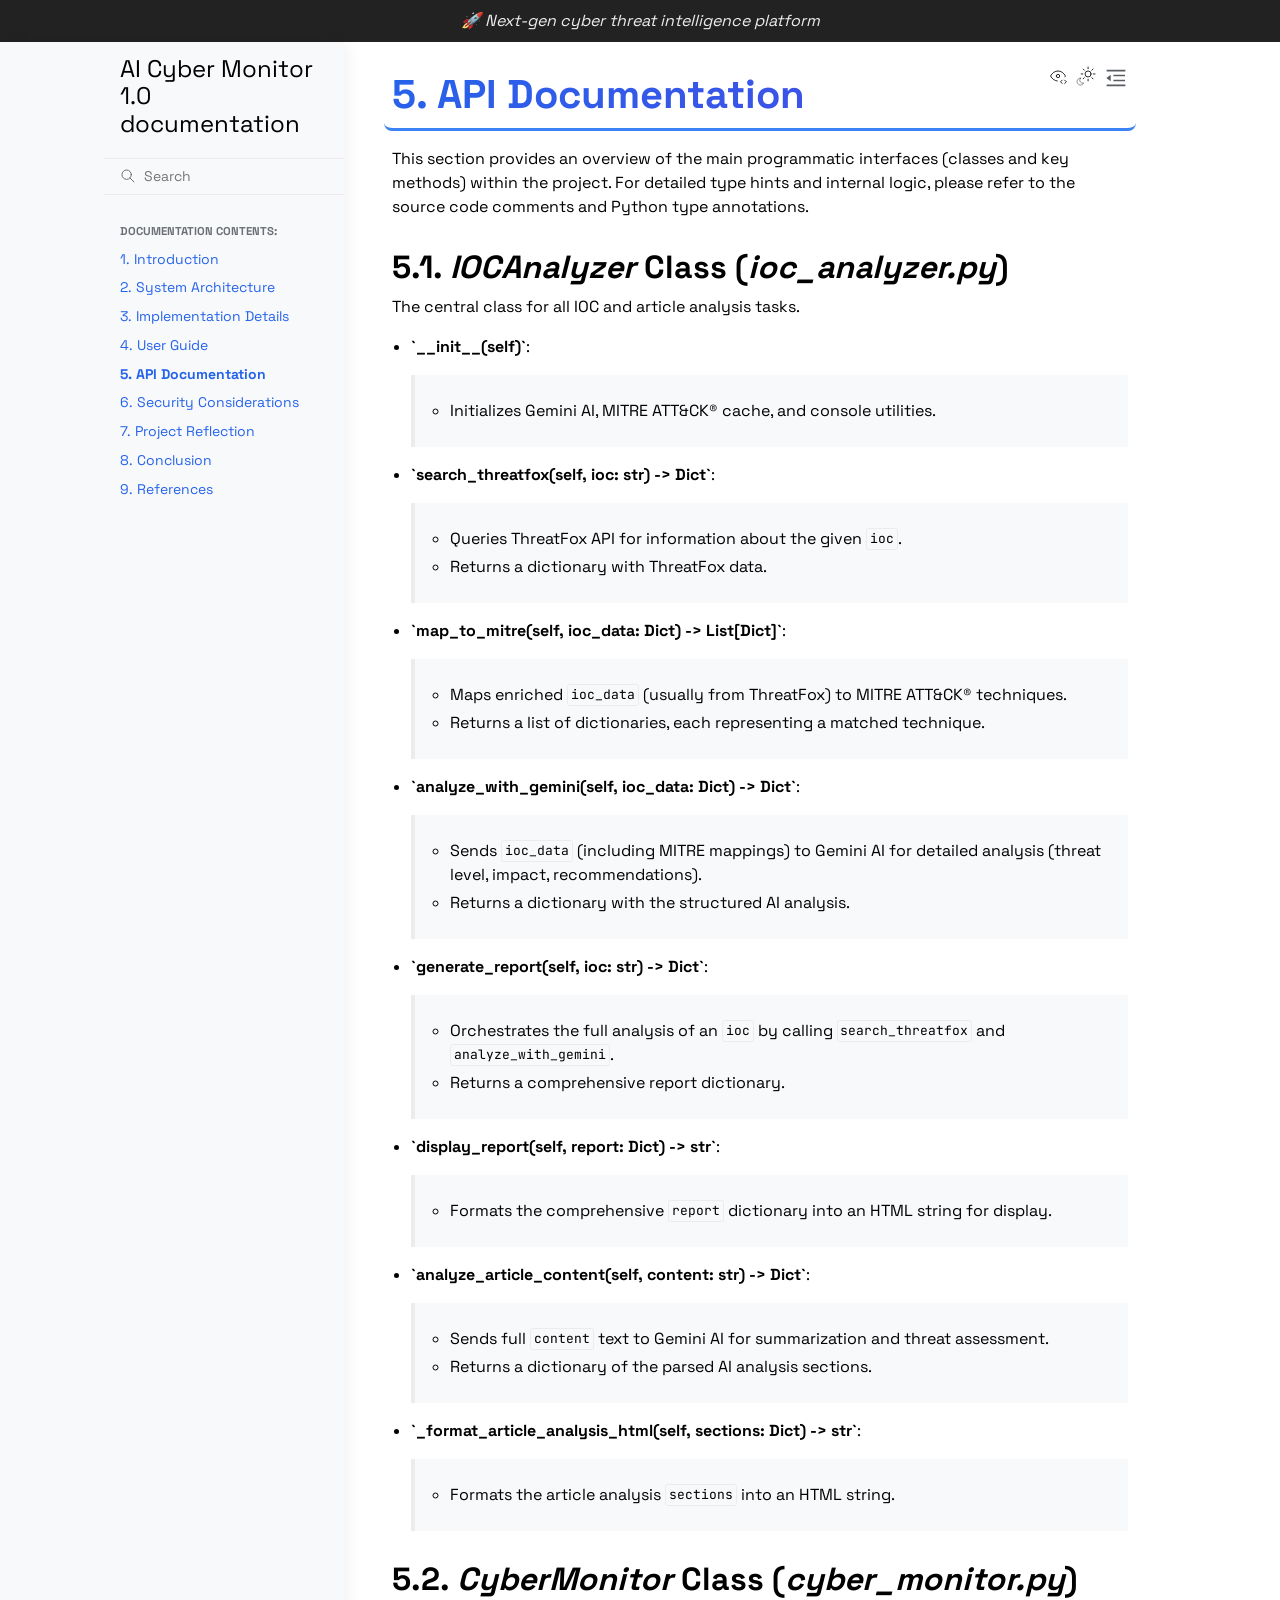
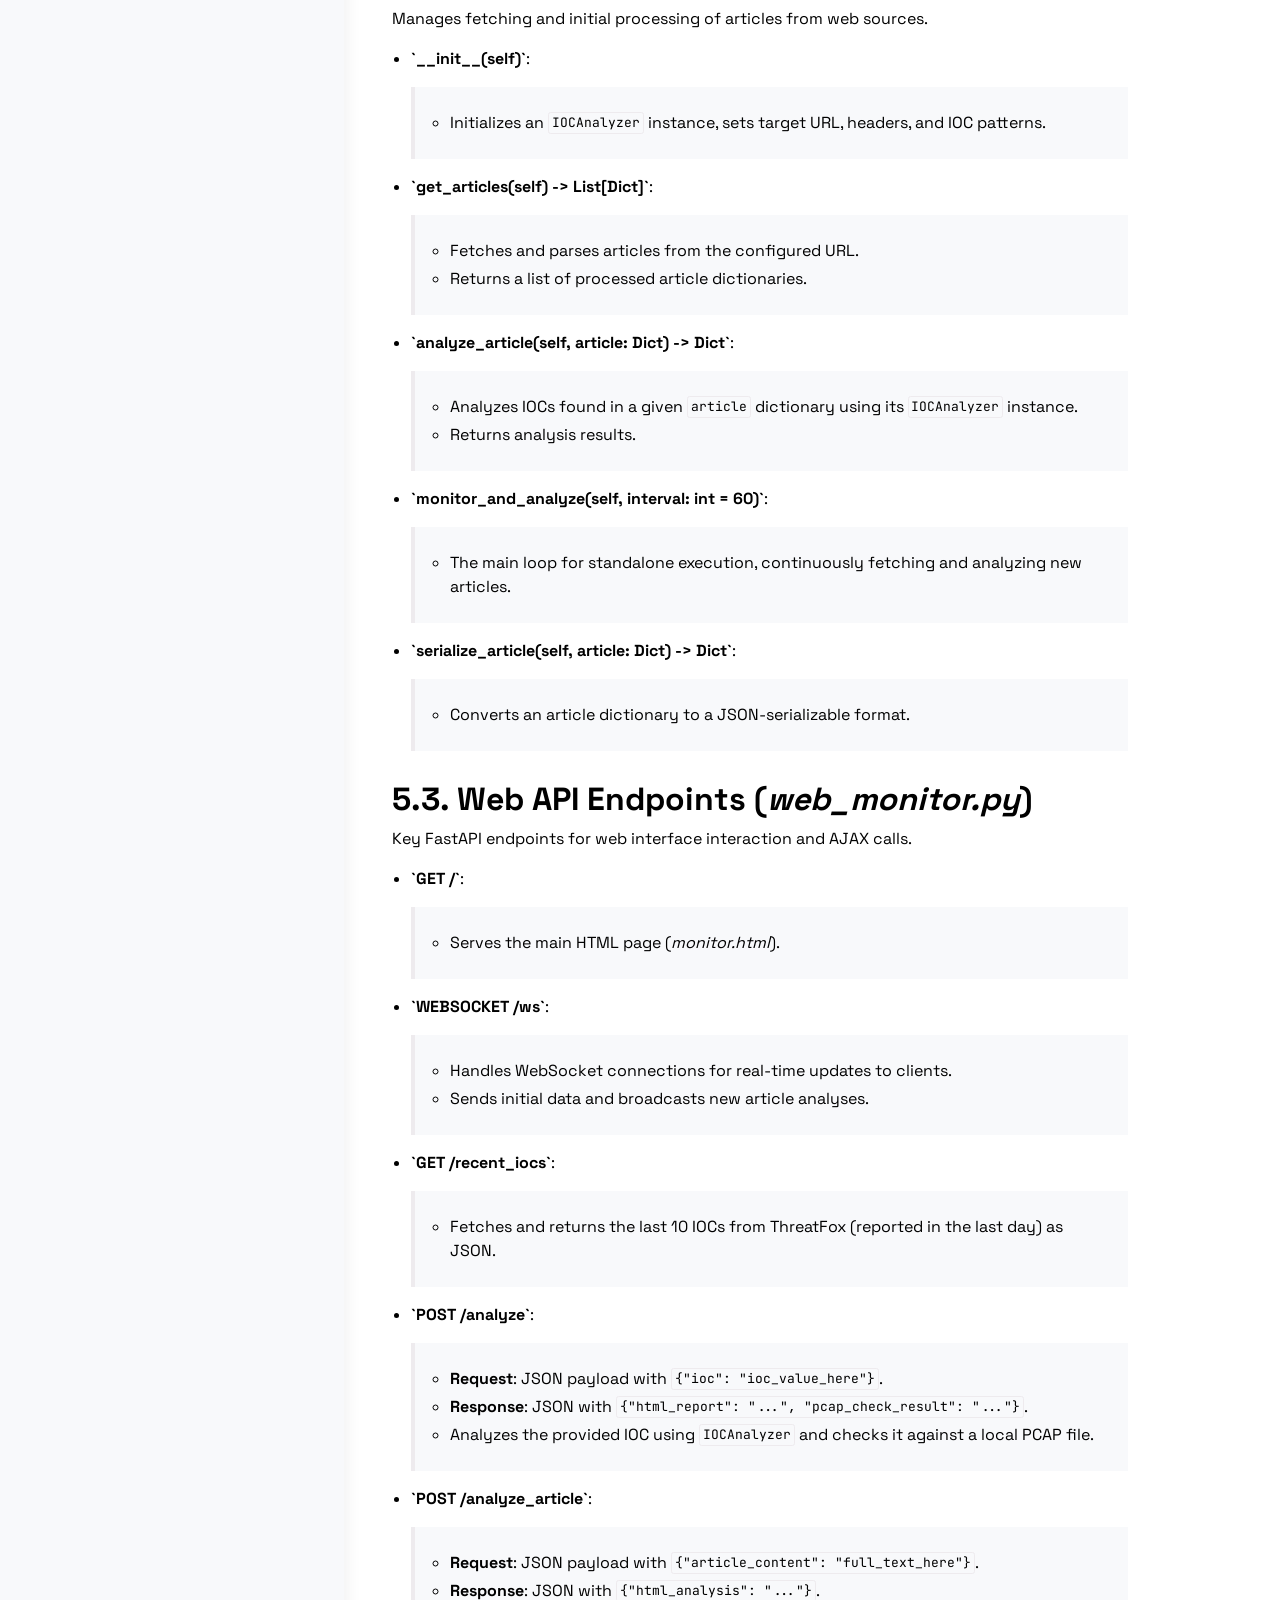
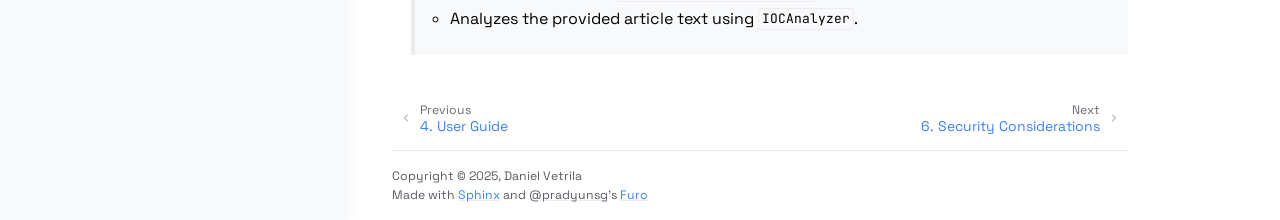
==== commit b8b70759: "change" ====
--- a/api.html
+++ b/api.html
@@ -468,7 +468,7 @@
         <div class="bottom-of-page">
           <div class="left-details">
             <div class="copyright">
-                Copyright &#169; 2024, Your Name
+                Copyright &#169; 2025, Daniel Vetrila
             </div>
             Made with <a href="https://www.sphinx-doc.org/">Sphinx</a> and <a class="muted-link" href="https://pradyunsg.me">@pradyunsg</a>'s
             
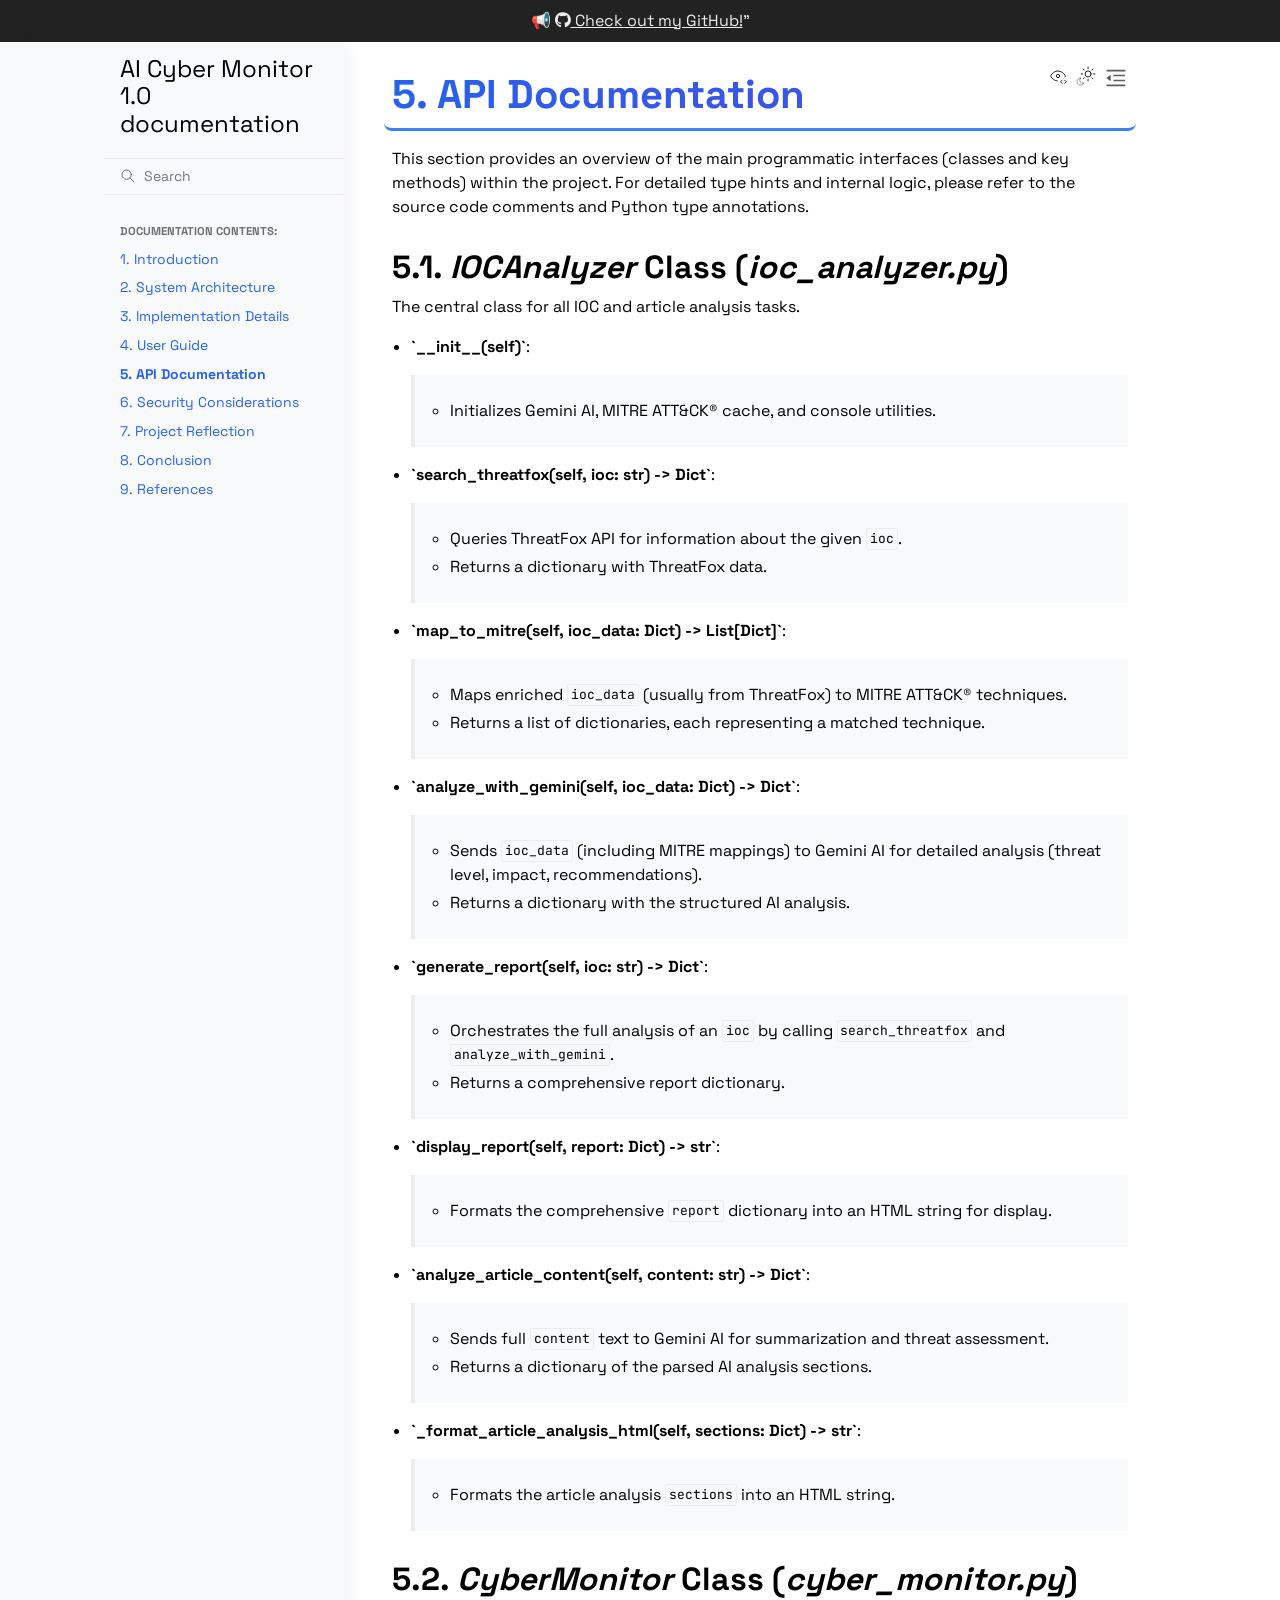
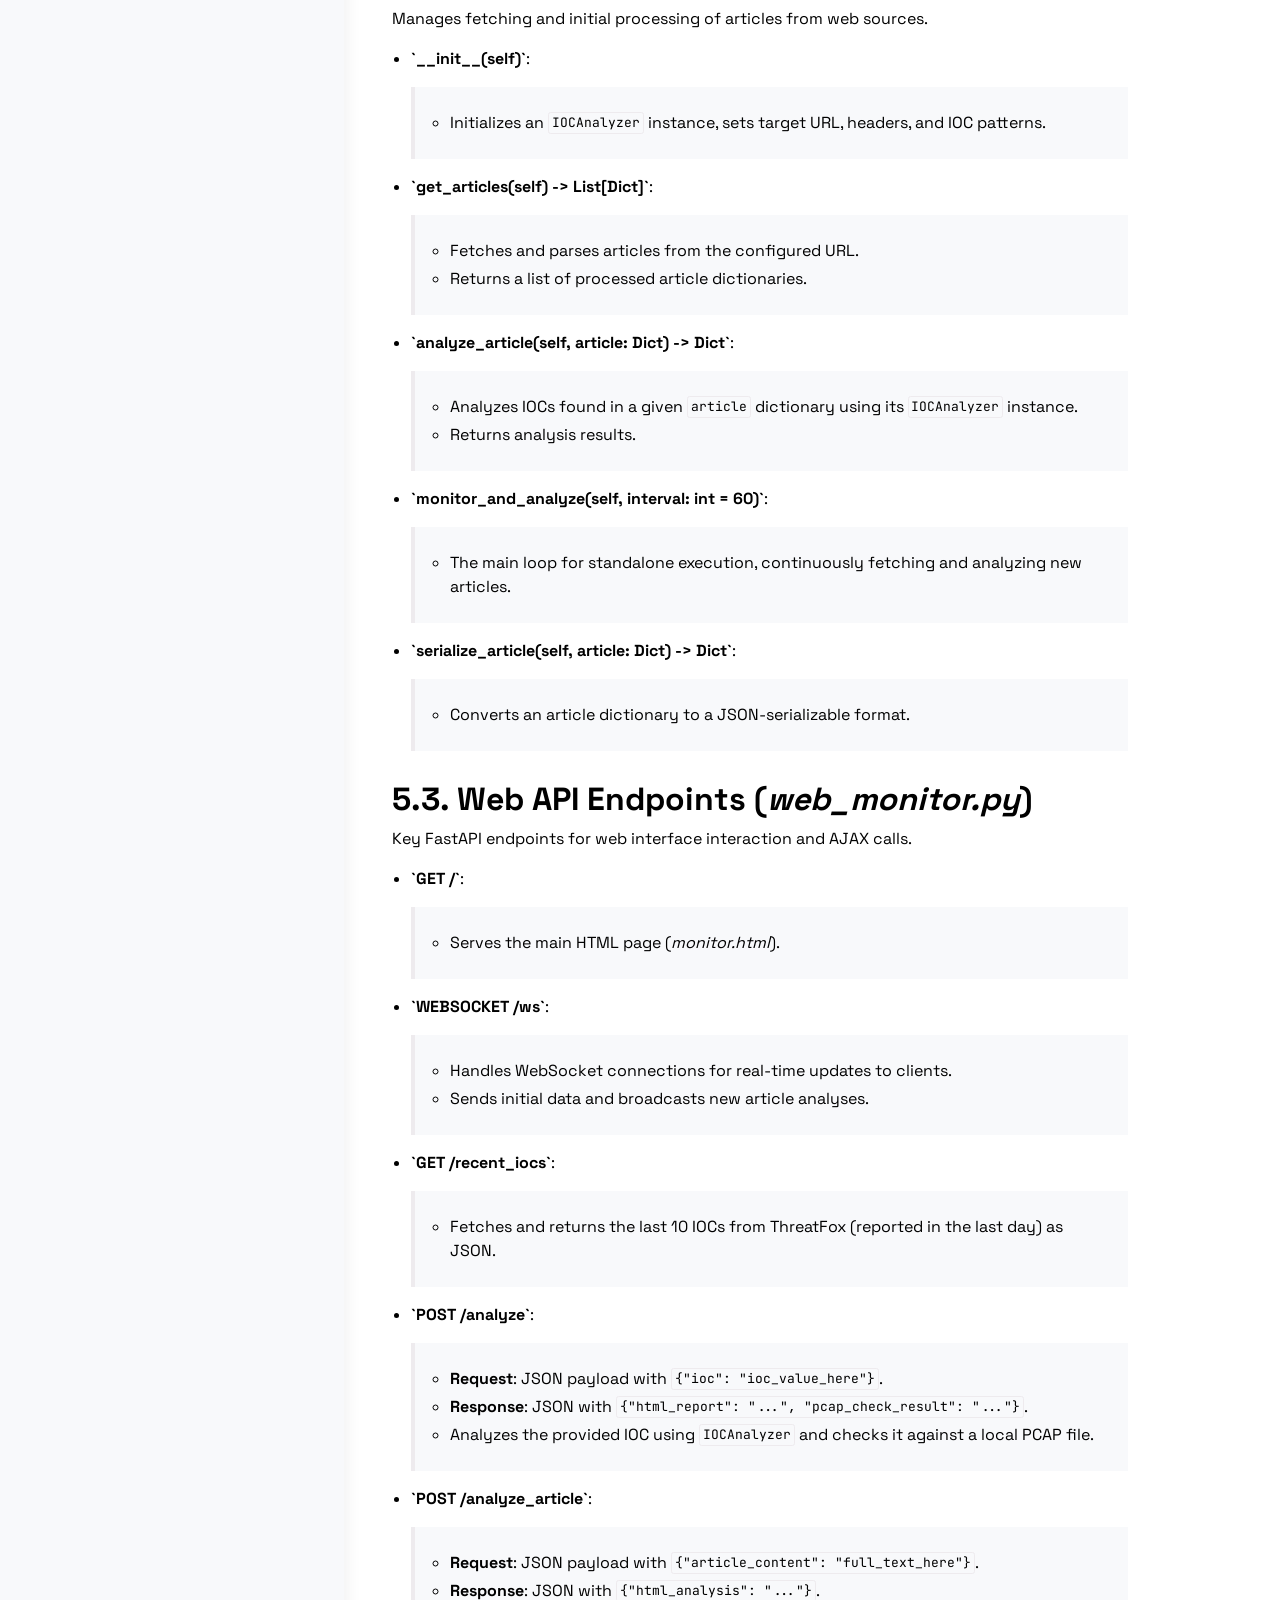
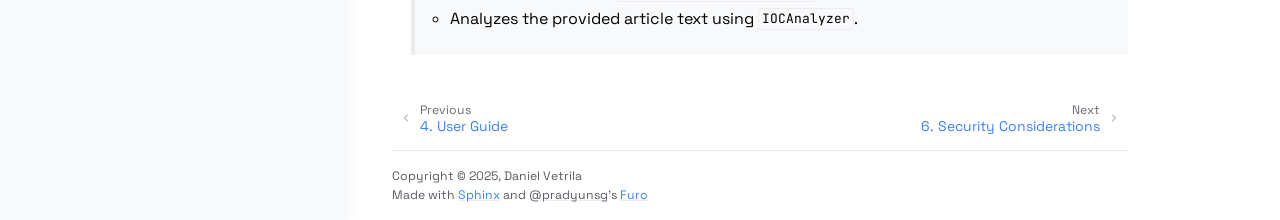
==== commit eb21329f: "change" ====
--- a/api.html
+++ b/api.html
@@ -182,7 +182,7 @@
 
 <div class="announcement">
   <aside class="announcement-content">
-     <em>🚀 Next-gen cyber threat intelligence platform</em> 
+     📢 <a href="https://github.com/GGal1leo"><i class="fa-brands fa-github"></i> Check out my GitHub!</a>" 
   </aside>
 </div>
 
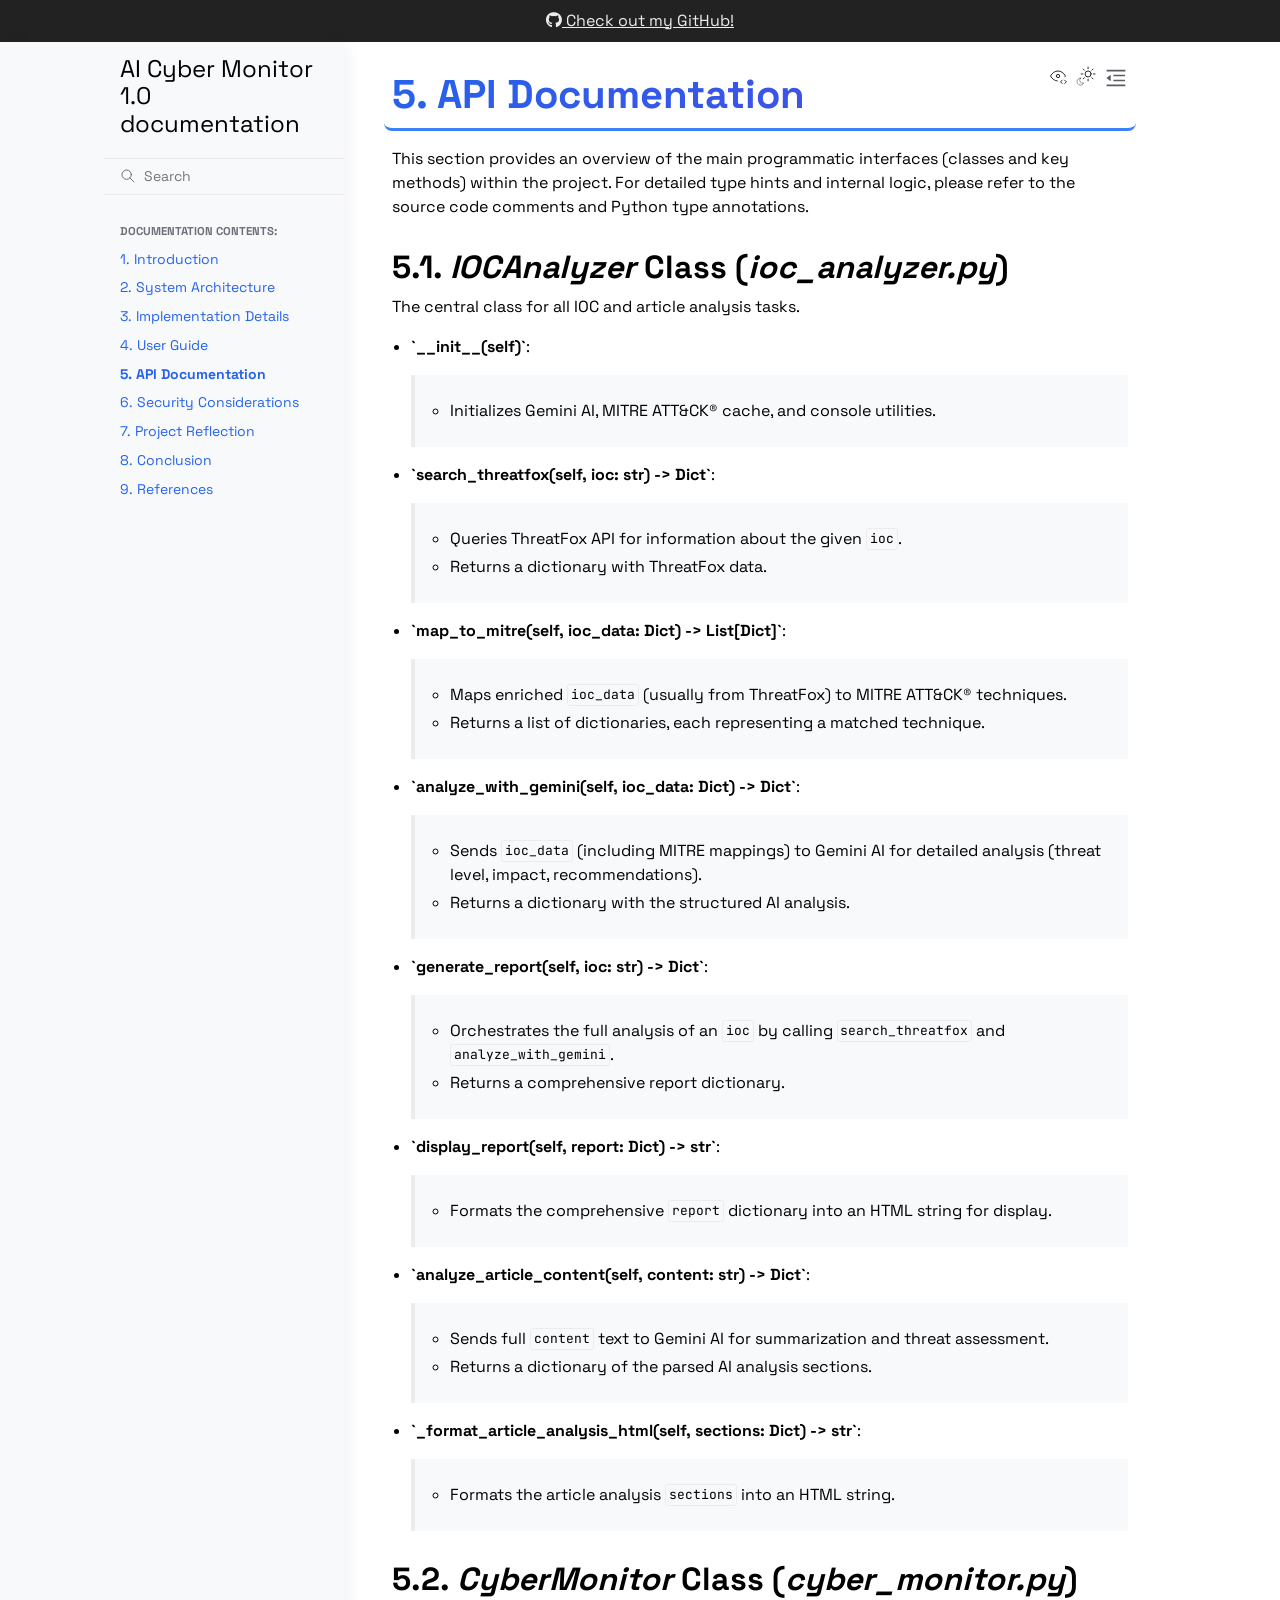
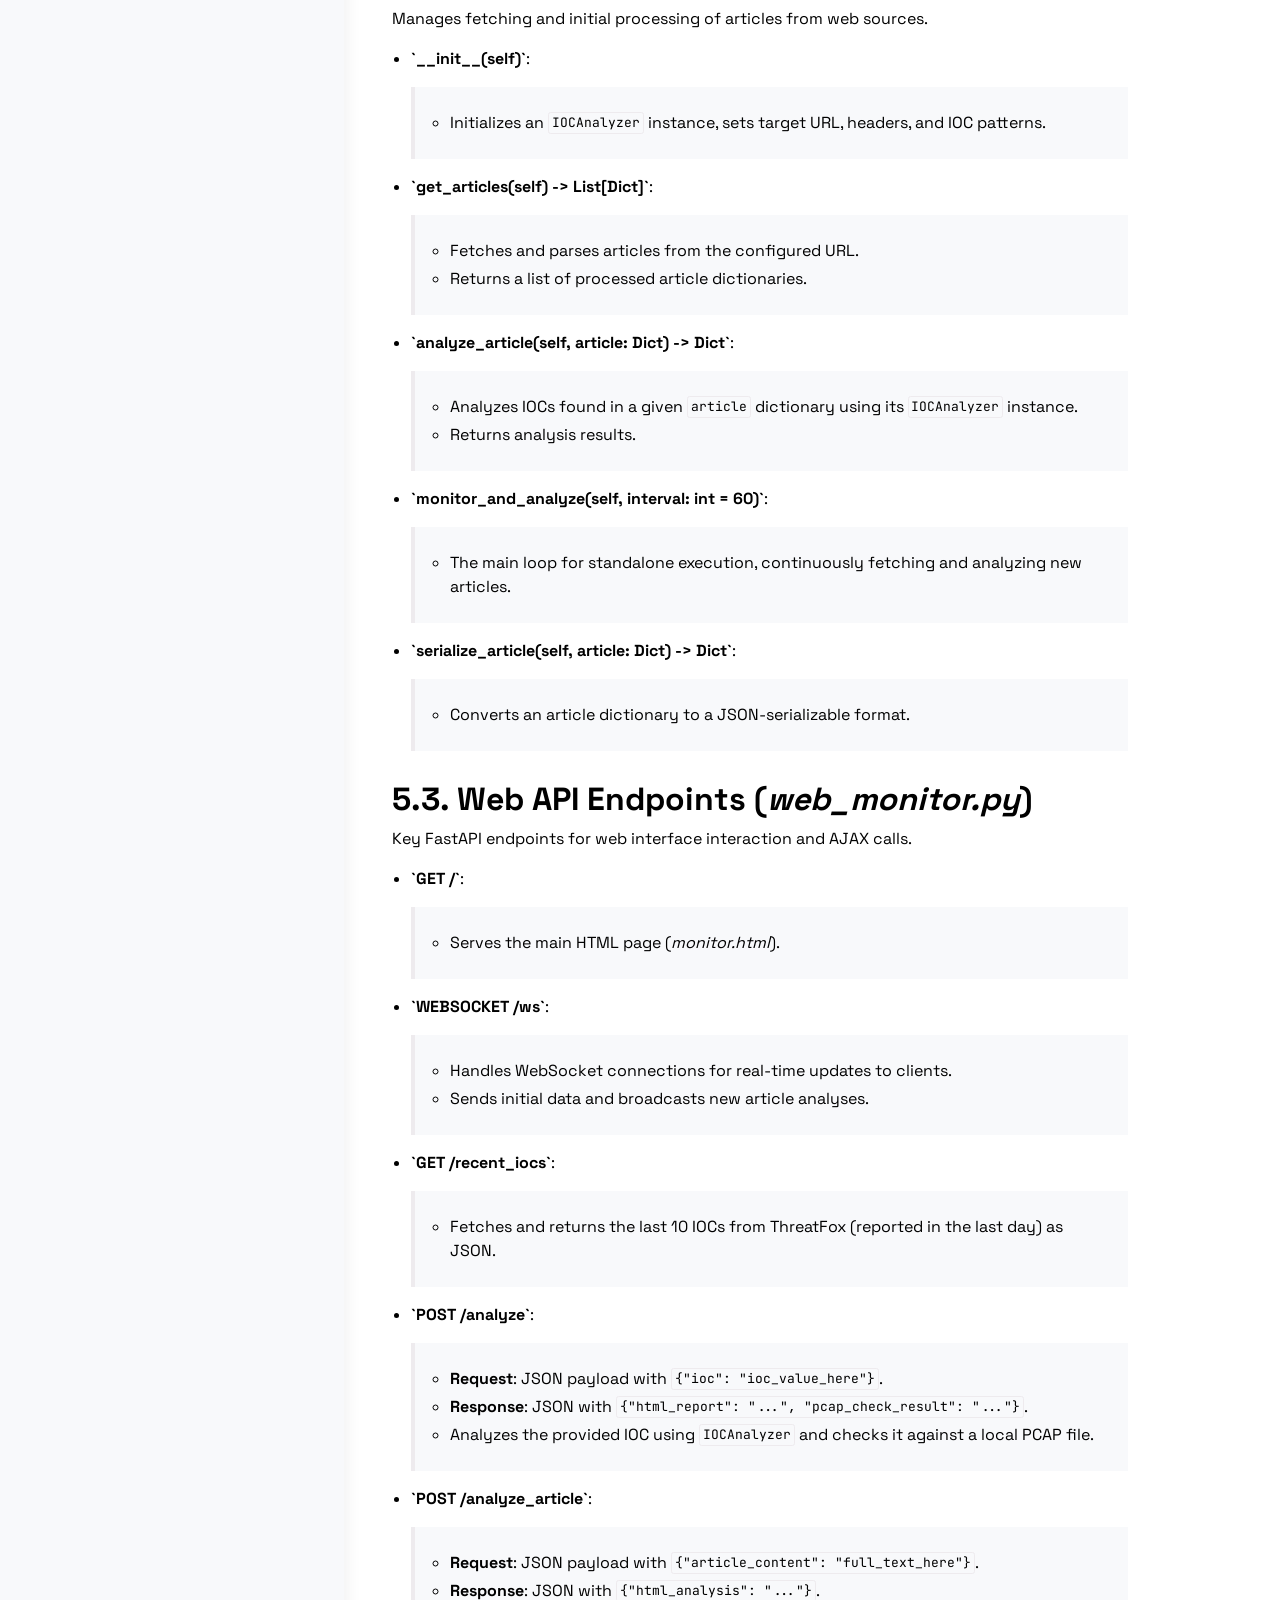
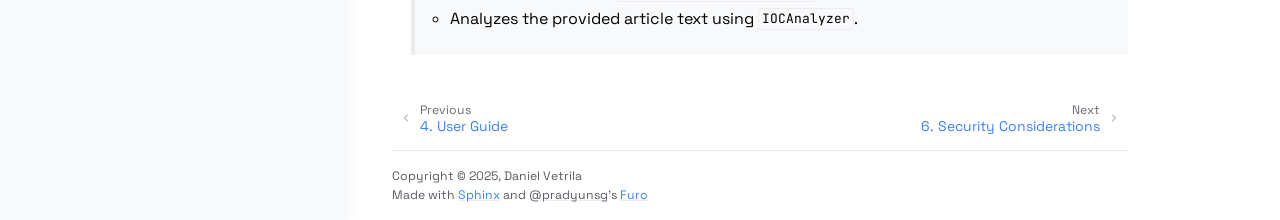
==== commit 509bb4f5: "finished" ====
--- a/api.html
+++ b/api.html
@@ -182,7 +182,7 @@
 
 <div class="announcement">
   <aside class="announcement-content">
-     📢 <a href="https://github.com/GGal1leo"><i class="fa-brands fa-github"></i> Check out my GitHub!</a>" 
+     <a href="https://github.com/GGal1leo"><i class="fa-brands fa-github"></i> Check out my GitHub!</a> 
   </aside>
 </div>
 
